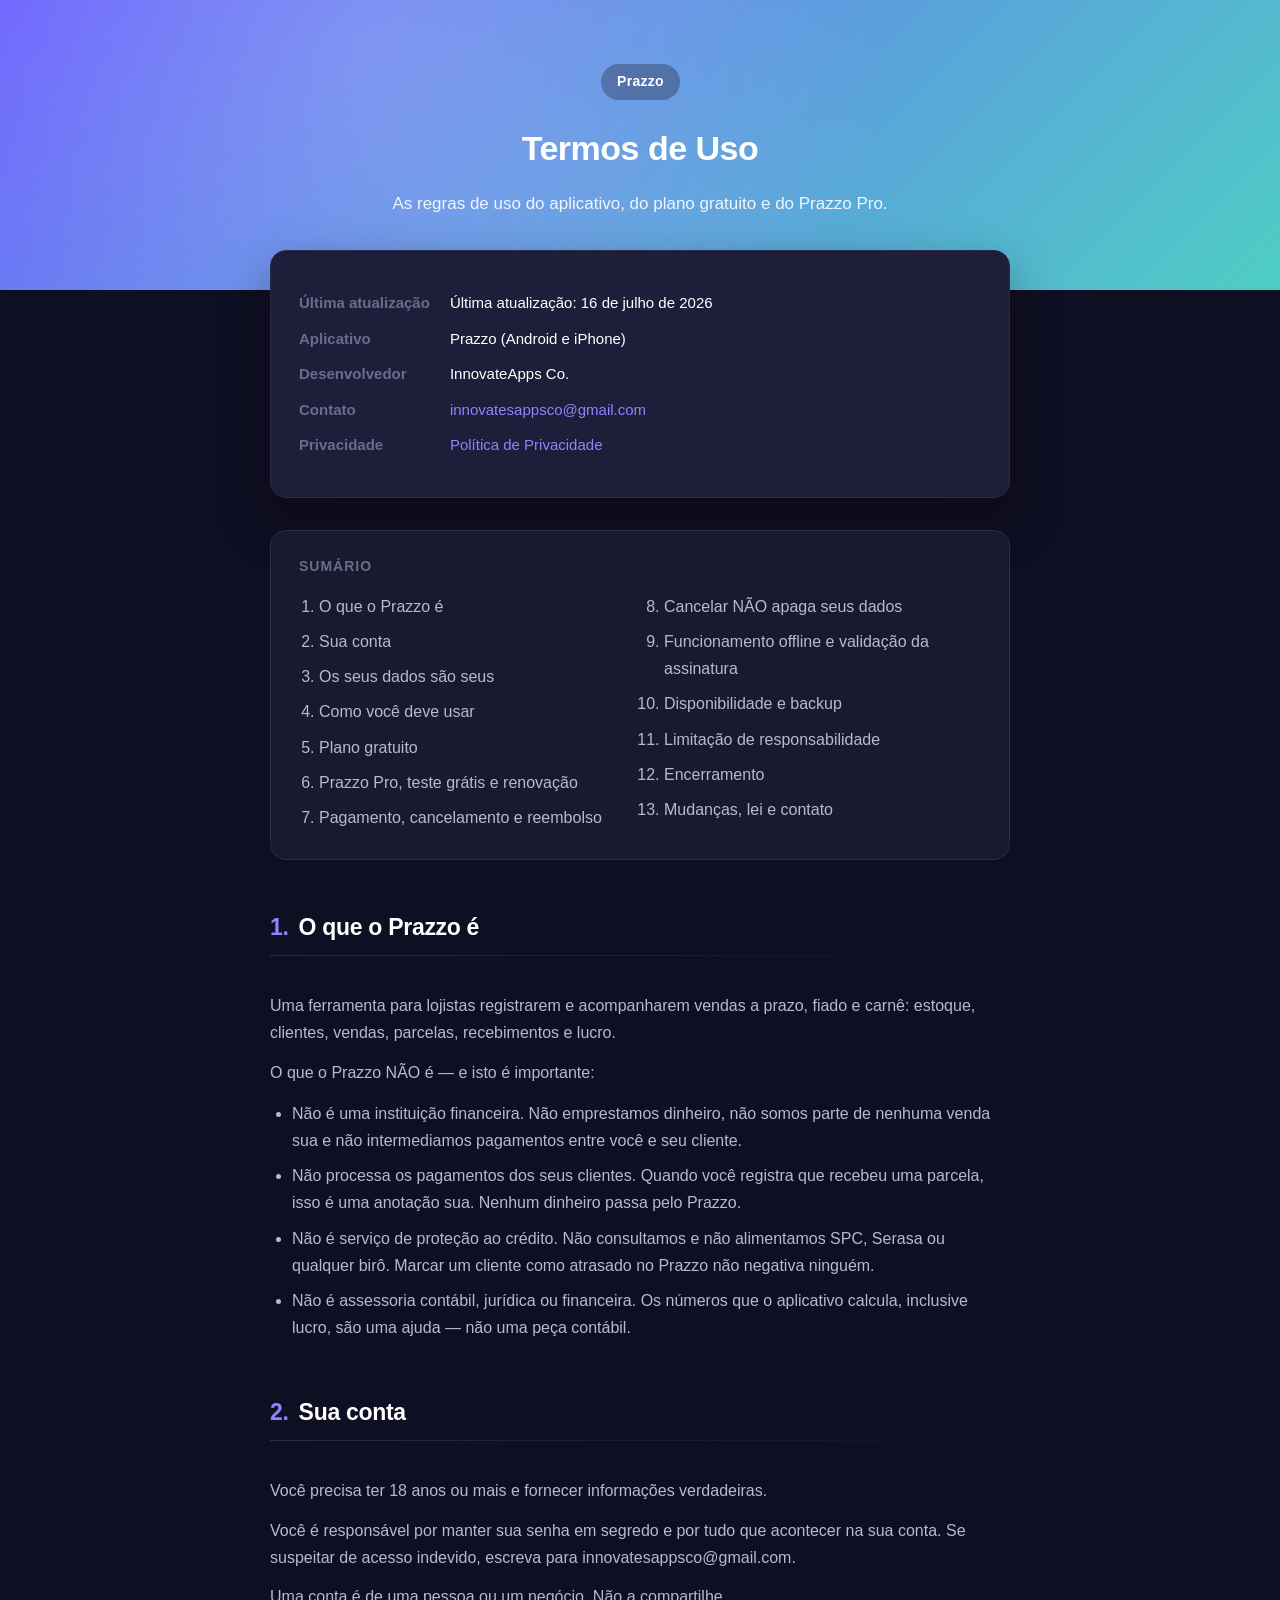
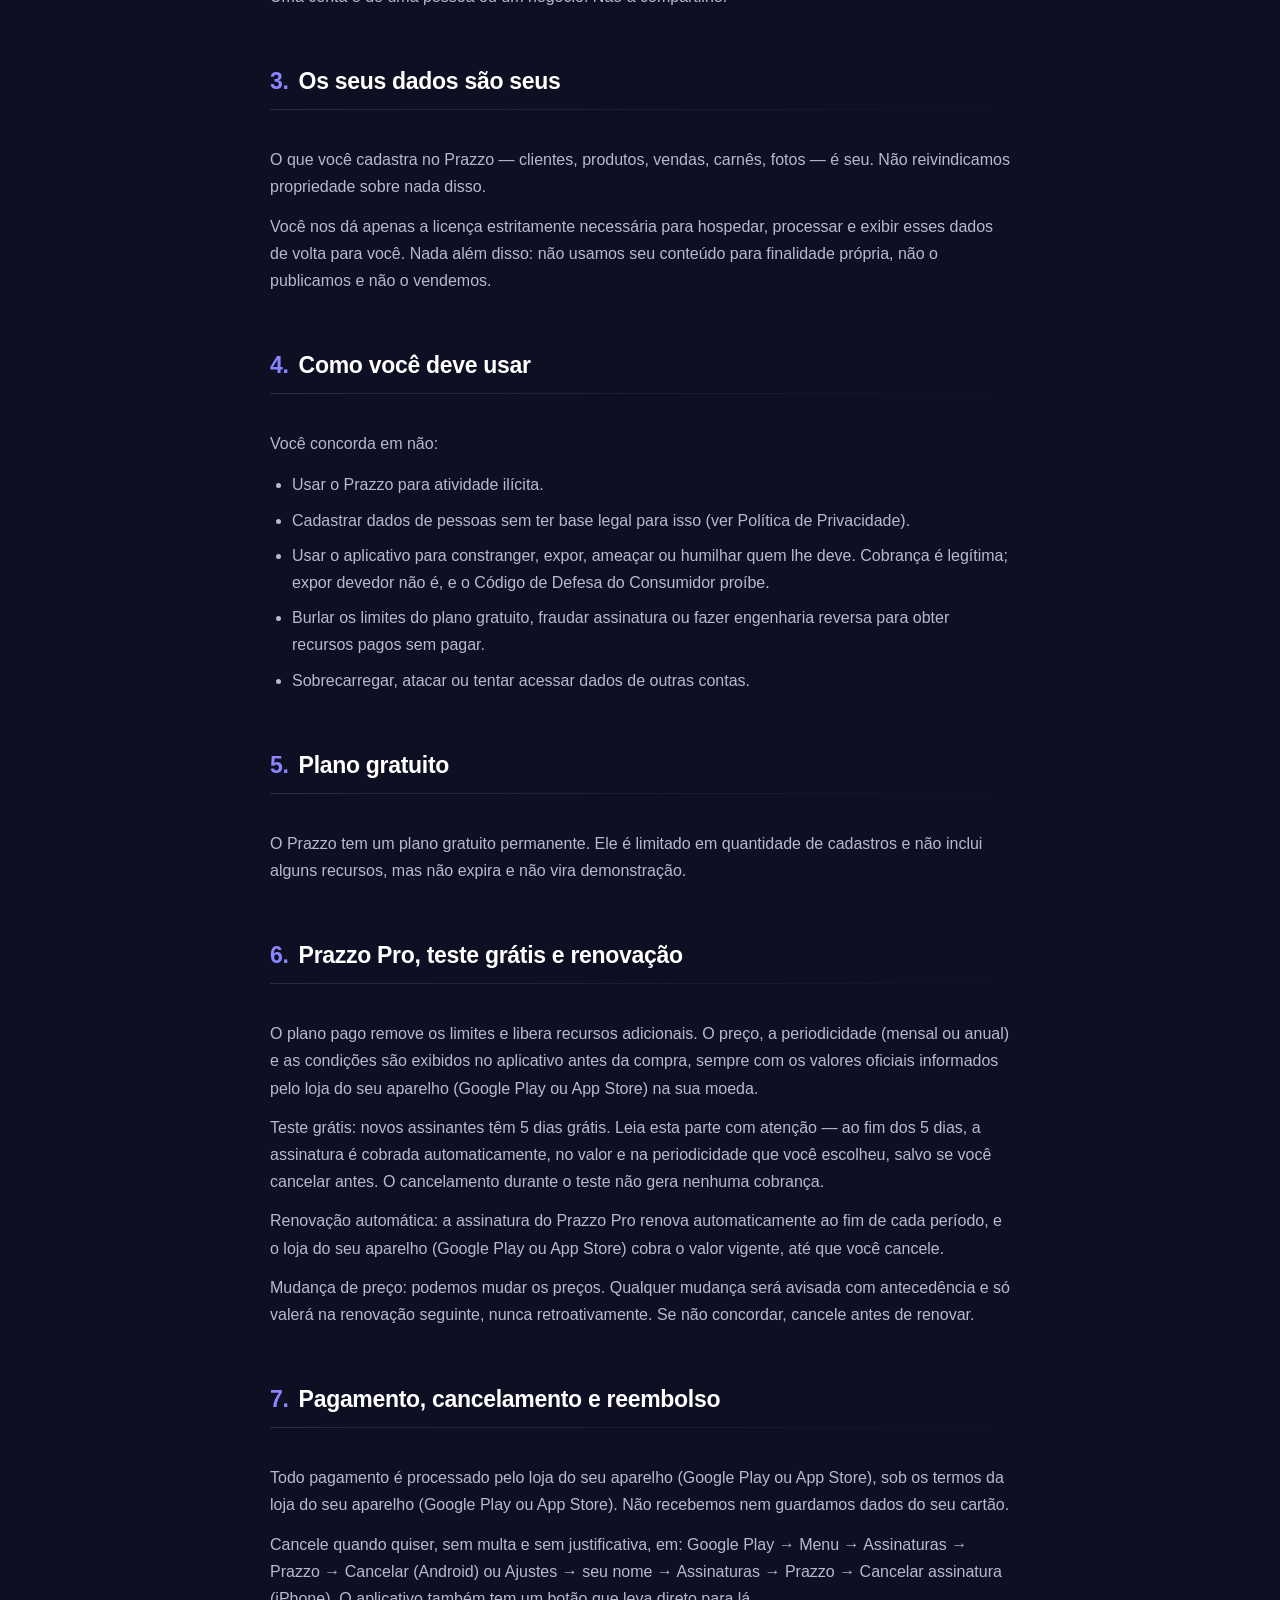
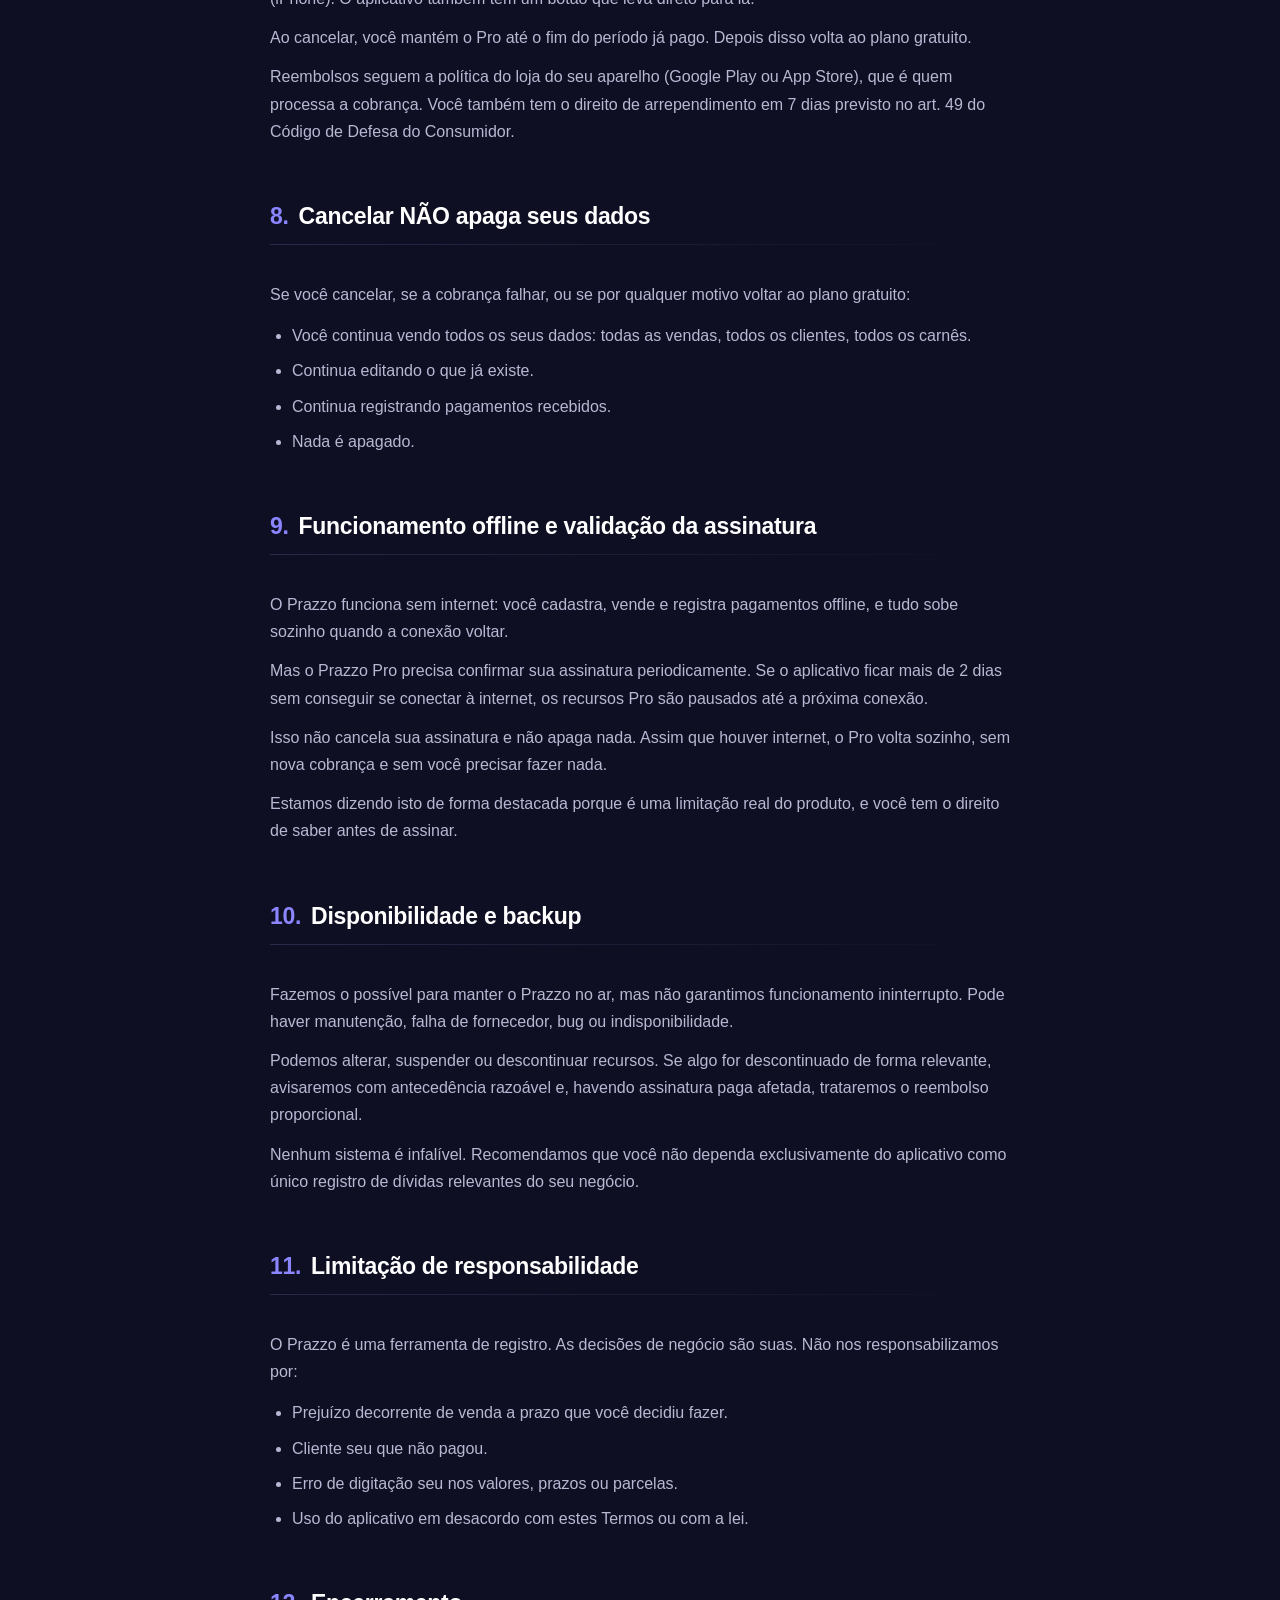
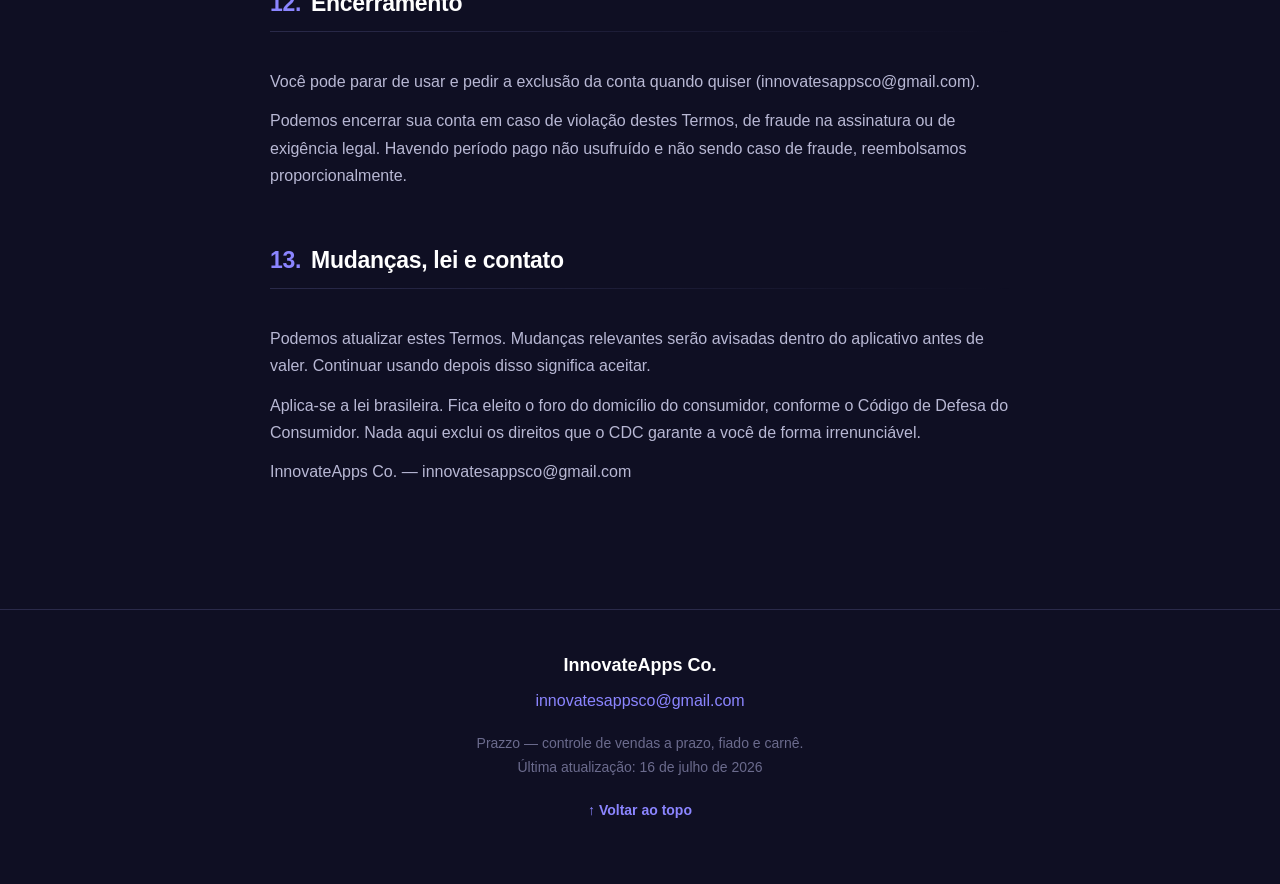
==== termos.html @ b2957e57 "Politica cobre o iPhone e nova pagina de Termos de Uso Privacidade: - login com Google e Apple, incl" ====
<!DOCTYPE html>
<html lang="pt-BR">
<head>
    <meta charset="UTF-8" />
    <meta name="viewport" content="width=device-width, initial-scale=1.0" />
    <meta name="robots" content="index, follow" />
    <meta name="description" content="Termos de Uso do aplicativo Prazzo — controle de vendas a prazo, fiado e carnê. Desenvolvido pela InnovateApps Co." />
    <title>Termos de Uso — Prazzo</title>
    <link rel="stylesheet" href="styles.css" />
</head>
<body>
    <header class="hero" id="top">
        <span class="hero-badge">Prazzo</span>
        <h1>Termos de Uso</h1>
        <p>As regras de uso do aplicativo, do plano gratuito e do Prazzo Pro.</p>
    </header>

    <main class="container">
        <div class="meta-card">
            <dl class="meta-grid">
                <dt>Última atualização</dt>
                <dd>Última atualização: 16 de julho de 2026</dd>
                <dt>Aplicativo</dt>
                <dd>Prazzo (Android e iPhone)</dd>
                <dt>Desenvolvedor</dt>
                <dd>InnovateApps Co.</dd>
                <dt>Contato</dt>
                <dd><a href="mailto:innovatesappsco@gmail.com">innovatesappsco@gmail.com</a></dd>
                <dt>Privacidade</dt>
                <dd><a href="index.html">Política de Privacidade</a></dd>
            </dl>
        </div>

        <nav class="toc" aria-label="Sumário">
            <h2>Sumário</h2>
            <ol>
                <li><a href="#s1">O que o Prazzo é</a></li>
                <li><a href="#s2">Sua conta</a></li>
                <li><a href="#s3">Os seus dados são seus</a></li>
                <li><a href="#s4">Como você deve usar</a></li>
                <li><a href="#s5">Plano gratuito</a></li>
                <li><a href="#s6">Prazzo Pro, teste grátis e renovação</a></li>
                <li><a href="#s7">Pagamento, cancelamento e reembolso</a></li>
                <li><a href="#s8">Cancelar NÃO apaga seus dados</a></li>
                <li><a href="#s9">Funcionamento offline e validação da assinatura</a></li>
                <li><a href="#s10">Disponibilidade e backup</a></li>
                <li><a href="#s11">Limitação de responsabilidade</a></li>
                <li><a href="#s12">Encerramento</a></li>
                <li><a href="#s13">Mudanças, lei e contato</a></li>
            </ol>
        </nav>

        <section id="s1">
            <h2 class="section-title"><span class="num">1.</span>O que o Prazzo é</h2>
            <hr class="section-divider" />
            <p>Uma ferramenta para lojistas registrarem e acompanharem vendas a prazo, fiado e carnê: estoque, clientes, vendas, parcelas, recebimentos e lucro.</p>
            <p>O que o Prazzo NÃO é — e isto é importante:</p>
            <ul class="clean">
                <li>Não é uma instituição financeira. Não emprestamos dinheiro, não somos parte de nenhuma venda sua e não intermediamos pagamentos entre você e seu cliente.</li>
                <li>Não processa os pagamentos dos seus clientes. Quando você registra que recebeu uma parcela, isso é uma anotação sua. Nenhum dinheiro passa pelo Prazzo.</li>
                <li>Não é serviço de proteção ao crédito. Não consultamos e não alimentamos SPC, Serasa ou qualquer birô. Marcar um cliente como atrasado no Prazzo não negativa ninguém.</li>
                <li>Não é assessoria contábil, jurídica ou financeira. Os números que o aplicativo calcula, inclusive lucro, são uma ajuda — não uma peça contábil.</li>
            </ul>
        </section>

        <section id="s2">
            <h2 class="section-title"><span class="num">2.</span>Sua conta</h2>
            <hr class="section-divider" />
            <p>Você precisa ter 18 anos ou mais e fornecer informações verdadeiras.</p>
            <p>Você é responsável por manter sua senha em segredo e por tudo que acontecer na sua conta. Se suspeitar de acesso indevido, escreva para innovatesappsco@gmail.com.</p>
            <p>Uma conta é de uma pessoa ou um negócio. Não a compartilhe.</p>
        </section>

        <section id="s3">
            <h2 class="section-title"><span class="num">3.</span>Os seus dados são seus</h2>
            <hr class="section-divider" />
            <p>O que você cadastra no Prazzo — clientes, produtos, vendas, carnês, fotos — é seu. Não reivindicamos propriedade sobre nada disso.</p>
            <p>Você nos dá apenas a licença estritamente necessária para hospedar, processar e exibir esses dados de volta para você. Nada além disso: não usamos seu conteúdo para finalidade própria, não o publicamos e não o vendemos.</p>
        </section>

        <section id="s4">
            <h2 class="section-title"><span class="num">4.</span>Como você deve usar</h2>
            <hr class="section-divider" />
            <p>Você concorda em não:</p>
            <ul class="clean">
                <li>Usar o Prazzo para atividade ilícita.</li>
                <li>Cadastrar dados de pessoas sem ter base legal para isso (ver Política de Privacidade).</li>
                <li>Usar o aplicativo para constranger, expor, ameaçar ou humilhar quem lhe deve. Cobrança é legítima; expor devedor não é, e o Código de Defesa do Consumidor proíbe.</li>
                <li>Burlar os limites do plano gratuito, fraudar assinatura ou fazer engenharia reversa para obter recursos pagos sem pagar.</li>
                <li>Sobrecarregar, atacar ou tentar acessar dados de outras contas.</li>
            </ul>
        </section>

        <section id="s5">
            <h2 class="section-title"><span class="num">5.</span>Plano gratuito</h2>
            <hr class="section-divider" />
            <p>O Prazzo tem um plano gratuito permanente. Ele é limitado em quantidade de cadastros e não inclui alguns recursos, mas não expira e não vira demonstração.</p>
        </section>

        <section id="s6">
            <h2 class="section-title"><span class="num">6.</span>Prazzo Pro, teste grátis e renovação</h2>
            <hr class="section-divider" />
            <p>O plano pago remove os limites e libera recursos adicionais. O preço, a periodicidade (mensal ou anual) e as condições são exibidos no aplicativo antes da compra, sempre com os valores oficiais informados pelo loja do seu aparelho (Google Play ou App Store) na sua moeda.</p>
            <p>Teste grátis: novos assinantes têm 5 dias grátis. Leia esta parte com atenção — ao fim dos 5 dias, a assinatura é cobrada automaticamente, no valor e na periodicidade que você escolheu, salvo se você cancelar antes. O cancelamento durante o teste não gera nenhuma cobrança.</p>
            <p>Renovação automática: a assinatura do Prazzo Pro renova automaticamente ao fim de cada período, e o loja do seu aparelho (Google Play ou App Store) cobra o valor vigente, até que você cancele.</p>
            <p>Mudança de preço: podemos mudar os preços. Qualquer mudança será avisada com antecedência e só valerá na renovação seguinte, nunca retroativamente. Se não concordar, cancele antes de renovar.</p>
        </section>

        <section id="s7">
            <h2 class="section-title"><span class="num">7.</span>Pagamento, cancelamento e reembolso</h2>
            <hr class="section-divider" />
            <p>Todo pagamento é processado pelo loja do seu aparelho (Google Play ou App Store), sob os termos da loja do seu aparelho (Google Play ou App Store). Não recebemos nem guardamos dados do seu cartão.</p>
            <p>Cancele quando quiser, sem multa e sem justificativa, em: Google Play → Menu → Assinaturas → Prazzo → Cancelar (Android) ou Ajustes → seu nome → Assinaturas → Prazzo → Cancelar assinatura (iPhone). O aplicativo também tem um botão que leva direto para lá.</p>
            <p>Ao cancelar, você mantém o Pro até o fim do período já pago. Depois disso volta ao plano gratuito.</p>
            <p>Reembolsos seguem a política do loja do seu aparelho (Google Play ou App Store), que é quem processa a cobrança. Você também tem o direito de arrependimento em 7 dias previsto no art. 49 do Código de Defesa do Consumidor.</p>
        </section>

        <section id="s8">
            <h2 class="section-title"><span class="num">8.</span>Cancelar NÃO apaga seus dados</h2>
            <hr class="section-divider" />
            <p>Se você cancelar, se a cobrança falhar, ou se por qualquer motivo voltar ao plano gratuito:</p>
            <ul class="clean">
                <li>Você continua vendo todos os seus dados: todas as vendas, todos os clientes, todos os carnês.</li>
                <li>Continua editando o que já existe.</li>
                <li>Continua registrando pagamentos recebidos.</li>
                <li>Nada é apagado.</li>
            </ul>
        </section>

        <section id="s9">
            <h2 class="section-title"><span class="num">9.</span>Funcionamento offline e validação da assinatura</h2>
            <hr class="section-divider" />
            <p>O Prazzo funciona sem internet: você cadastra, vende e registra pagamentos offline, e tudo sobe sozinho quando a conexão voltar.</p>
            <p>Mas o Prazzo Pro precisa confirmar sua assinatura periodicamente. Se o aplicativo ficar mais de 2 dias sem conseguir se conectar à internet, os recursos Pro são pausados até a próxima conexão.</p>
            <p>Isso não cancela sua assinatura e não apaga nada. Assim que houver internet, o Pro volta sozinho, sem nova cobrança e sem você precisar fazer nada.</p>
            <p>Estamos dizendo isto de forma destacada porque é uma limitação real do produto, e você tem o direito de saber antes de assinar.</p>
        </section>

        <section id="s10">
            <h2 class="section-title"><span class="num">10.</span>Disponibilidade e backup</h2>
            <hr class="section-divider" />
            <p>Fazemos o possível para manter o Prazzo no ar, mas não garantimos funcionamento ininterrupto. Pode haver manutenção, falha de fornecedor, bug ou indisponibilidade.</p>
            <p>Podemos alterar, suspender ou descontinuar recursos. Se algo for descontinuado de forma relevante, avisaremos com antecedência razoável e, havendo assinatura paga afetada, trataremos o reembolso proporcional.</p>
            <p>Nenhum sistema é infalível. Recomendamos que você não dependa exclusivamente do aplicativo como único registro de dívidas relevantes do seu negócio.</p>
        </section>

        <section id="s11">
            <h2 class="section-title"><span class="num">11.</span>Limitação de responsabilidade</h2>
            <hr class="section-divider" />
            <p>O Prazzo é uma ferramenta de registro. As decisões de negócio são suas. Não nos responsabilizamos por:</p>
            <ul class="clean">
                <li>Prejuízo decorrente de venda a prazo que você decidiu fazer.</li>
                <li>Cliente seu que não pagou.</li>
                <li>Erro de digitação seu nos valores, prazos ou parcelas.</li>
                <li>Uso do aplicativo em desacordo com estes Termos ou com a lei.</li>
            </ul>
        </section>

        <section id="s12">
            <h2 class="section-title"><span class="num">12.</span>Encerramento</h2>
            <hr class="section-divider" />
            <p>Você pode parar de usar e pedir a exclusão da conta quando quiser (innovatesappsco@gmail.com).</p>
            <p>Podemos encerrar sua conta em caso de violação destes Termos, de fraude na assinatura ou de exigência legal. Havendo período pago não usufruído e não sendo caso de fraude, reembolsamos proporcionalmente.</p>
        </section>

        <section id="s13">
            <h2 class="section-title"><span class="num">13.</span>Mudanças, lei e contato</h2>
            <hr class="section-divider" />
            <p>Podemos atualizar estes Termos. Mudanças relevantes serão avisadas dentro do aplicativo antes de valer. Continuar usando depois disso significa aceitar.</p>
            <p>Aplica-se a lei brasileira. Fica eleito o foro do domicílio do consumidor, conforme o Código de Defesa do Consumidor. Nada aqui exclui os direitos que o CDC garante a você de forma irrenunciável.</p>
            <p>InnovateApps Co. — innovatesappsco@gmail.com</p>
        </section>
    </main>

    <footer>
        <div class="footer-inner">
            <div class="footer-company">InnovateApps Co.</div>
            <div><a href="mailto:innovatesappsco@gmail.com">innovatesappsco@gmail.com</a></div>
            <p class="footer-muted">Prazzo — controle de vendas a prazo, fiado e carnê.<br />Última atualização: 16 de julho de 2026</p>
            <a class="back-top" href="#top">↑ Voltar ao topo</a>
        </div>
    </footer>
</body>
</html>
---- styles.css ----
/*
 * Política de Privacidade — Prazzo
 * Visual baseado no tema escuro do app (src/theme/colors.ts).
 */

:root {
    --primary: #6c63ff;
    --primary-dark: #5a52d5;
    --primary-light: #8b85ff;
    --gradient-start: #6c63ff;
    --gradient-end: #4ecdc4;

    --bg: #0f0f23;
    --bg-secondary: #1a1a2e;
    --surface: #1e1e3a;
    --surface-light: #2a2a4a;

    --text-primary: #ffffff;
    --text-secondary: #b8b8d4;
    --text-muted: #6b6b8d;

    --success: #4ecdc4;
    --error: #ff6b6b;
    --warning: #ffe66d;

    --border: #2a2a4a;
    --border-light: #3a3a5a;

    --radius: 16px;
    --radius-sm: 10px;
    --maxw: 780px;
}

* {
    box-sizing: border-box;
}

html {
    scroll-behavior: smooth;
}

body {
    margin: 0;
    background: var(--bg);
    color: var(--text-secondary);
    font-family: -apple-system, BlinkMacSystemFont, 'Segoe UI', Roboto, 'Helvetica Neue',
        Arial, sans-serif;
    font-size: 16px;
    line-height: 1.7;
    -webkit-font-smoothing: antialiased;
}

a {
    color: var(--primary-light);
    text-decoration: none;
    word-break: break-word;
}

a:hover {
    text-decoration: underline;
}

/* ── Hero ── */
.hero {
    background: linear-gradient(135deg, var(--gradient-start) 0%, var(--gradient-end) 100%);
    padding: 64px 24px 72px;
    text-align: center;
    position: relative;
    overflow: hidden;
}

.hero::after {
    content: '';
    position: absolute;
    inset: 0;
    background: radial-gradient(circle at 30% 20%, rgba(255, 255, 255, 0.18), transparent 55%);
    pointer-events: none;
}

.hero-badge {
    display: inline-flex;
    align-items: center;
    gap: 8px;
    background: rgba(15, 15, 35, 0.35);
    color: #fff;
    padding: 6px 16px;
    border-radius: 999px;
    font-size: 14px;
    font-weight: 600;
    letter-spacing: 0.3px;
    margin-bottom: 20px;
    backdrop-filter: blur(4px);
}

.hero h1 {
    margin: 0;
    color: #fff;
    font-size: 34px;
    font-weight: 800;
    letter-spacing: -0.5px;
}

.hero p {
    margin: 12px 0 0;
    color: rgba(255, 255, 255, 0.9);
    font-size: 17px;
}

/* ── Container ── */
.container {
    max-width: var(--maxw);
    margin: -40px auto 0;
    padding: 0 20px 80px;
    position: relative;
    z-index: 1;
}

/* ── Cartão de metadados ── */
.meta-card {
    background: var(--surface);
    border: 1px solid var(--border);
    border-radius: var(--radius);
    padding: 24px 28px;
    margin-bottom: 32px;
    box-shadow: 0 20px 50px rgba(0, 0, 0, 0.35);
}

.meta-grid {
    display: grid;
    grid-template-columns: auto 1fr;
    gap: 10px 20px;
    font-size: 15px;
}

.meta-grid dt {
    color: var(--text-muted);
    font-weight: 600;
}

.meta-grid dd {
    margin: 0;
    color: var(--text-primary);
}

/* ── Sumário ── */
.toc {
    background: var(--bg-secondary);
    border: 1px solid var(--border);
    border-radius: var(--radius);
    padding: 24px 28px;
    margin-bottom: 40px;
}

.toc h2 {
    margin: 0 0 14px;
    font-size: 14px;
    text-transform: uppercase;
    letter-spacing: 1px;
    color: var(--text-muted);
}

.toc ol {
    margin: 0;
    padding-left: 20px;
    columns: 2;
    column-gap: 28px;
}

.toc li {
    margin-bottom: 8px;
    break-inside: avoid;
}

.toc a {
    color: var(--text-secondary);
}

.toc a:hover {
    color: var(--primary-light);
}

/* ── Seções ── */
section {
    margin-bottom: 44px;
    scroll-margin-top: 24px;
}

h2.section-title {
    color: var(--text-primary);
    font-size: 23px;
    font-weight: 700;
    margin: 0 0 8px;
    padding-top: 8px;
    letter-spacing: -0.3px;
}

h2.section-title .num {
    color: var(--primary-light);
    margin-right: 10px;
}

h3 {
    color: var(--text-primary);
    font-size: 18px;
    font-weight: 600;
    margin: 28px 0 8px;
}

p {
    margin: 12px 0;
}

strong {
    color: var(--text-primary);
    font-weight: 600;
}

.section-divider {
    height: 1px;
    background: linear-gradient(90deg, var(--border), transparent);
    border: 0;
    margin: 0 0 36px;
}

/* ── Tabelas ── */
.table-wrap {
    overflow-x: auto;
    margin: 18px 0;
    border-radius: var(--radius-sm);
    border: 1px solid var(--border);
}

table {
    width: 100%;
    border-collapse: collapse;
    font-size: 14.5px;
    min-width: 460px;
}

thead th {
    background: var(--surface-light);
    color: var(--text-primary);
    text-align: left;
    padding: 12px 16px;
    font-weight: 600;
}

tbody td {
    padding: 12px 16px;
    border-top: 1px solid var(--border);
    vertical-align: top;
}

tbody tr:nth-child(even) {
    background: rgba(255, 255, 255, 0.02);
}

/* ── Callouts ── */
.callout {
    border-radius: var(--radius-sm);
    padding: 16px 20px;
    margin: 20px 0;
    border-left: 4px solid var(--primary);
    background: rgba(108, 99, 255, 0.08);
}

.callout.warn {
    border-left-color: var(--warning);
    background: rgba(255, 230, 109, 0.08);
}

.callout.info {
    border-left-color: var(--success);
    background: rgba(78, 205, 196, 0.08);
}

.callout p:first-child {
    margin-top: 0;
}

.callout p:last-child {
    margin-bottom: 0;
}

/* ── Lista "não coletamos" ── */
.no-list {
    list-style: none;
    padding: 0;
    margin: 18px 0;
    display: grid;
    gap: 10px;
}

.no-list li {
    background: var(--surface);
    border: 1px solid var(--border);
    border-radius: var(--radius-sm);
    padding: 14px 16px 14px 48px;
    position: relative;
}

.no-list li::before {
    content: '✕';
    position: absolute;
    left: 14px;
    top: 50%;
    transform: translateY(-50%);
    width: 22px;
    height: 22px;
    border-radius: 50%;
    background: rgba(255, 107, 107, 0.15);
    color: var(--error);
    font-size: 13px;
    font-weight: 700;
    display: flex;
    align-items: center;
    justify-content: center;
}

/* ── Lista de direitos / obrigações ── */
ul.clean,
ol.clean {
    margin: 14px 0;
    padding-left: 22px;
}

ul.clean li,
ol.clean li {
    margin-bottom: 8px;
}

/* ── Rodapé ── */
footer {
    border-top: 1px solid var(--border);
    padding: 40px 20px 60px;
    text-align: center;
}

.footer-inner {
    max-width: var(--maxw);
    margin: 0 auto;
}

.footer-company {
    color: var(--text-primary);
    font-weight: 700;
    font-size: 18px;
    margin-bottom: 6px;
}

.footer-muted {
    color: var(--text-muted);
    font-size: 14px;
    margin-top: 18px;
}

.back-top {
    display: inline-block;
    margin-top: 8px;
    color: var(--primary-light);
    font-size: 14px;
    font-weight: 600;
}

/* ── Responsivo ── */
@media (max-width: 620px) {
    .hero {
        padding: 48px 20px 60px;
    }

    .hero h1 {
        font-size: 27px;
    }

    .toc ol {
        columns: 1;
    }

    .meta-grid {
        grid-template-columns: 1fr;
        gap: 4px;
    }

    .meta-grid dd {
        margin-bottom: 10px;
    }

    h2.section-title {
        font-size: 20px;
    }
}
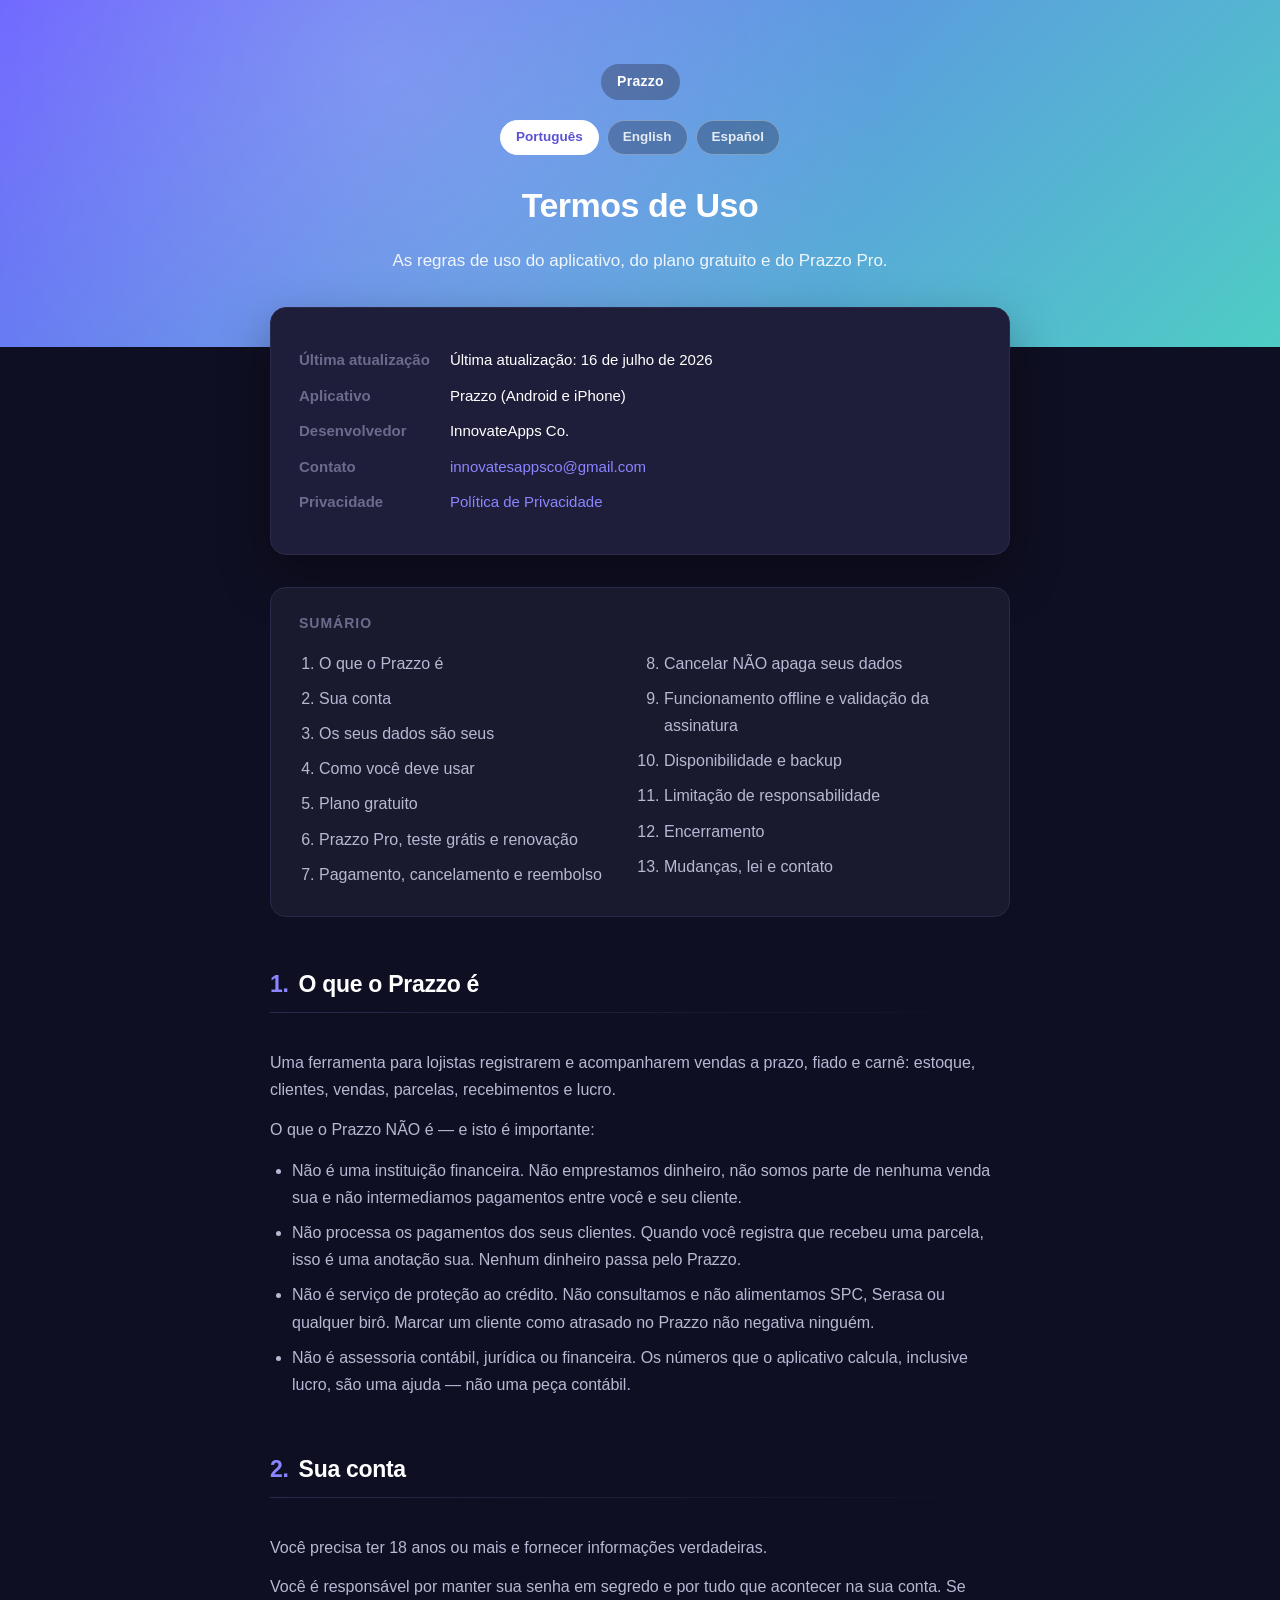
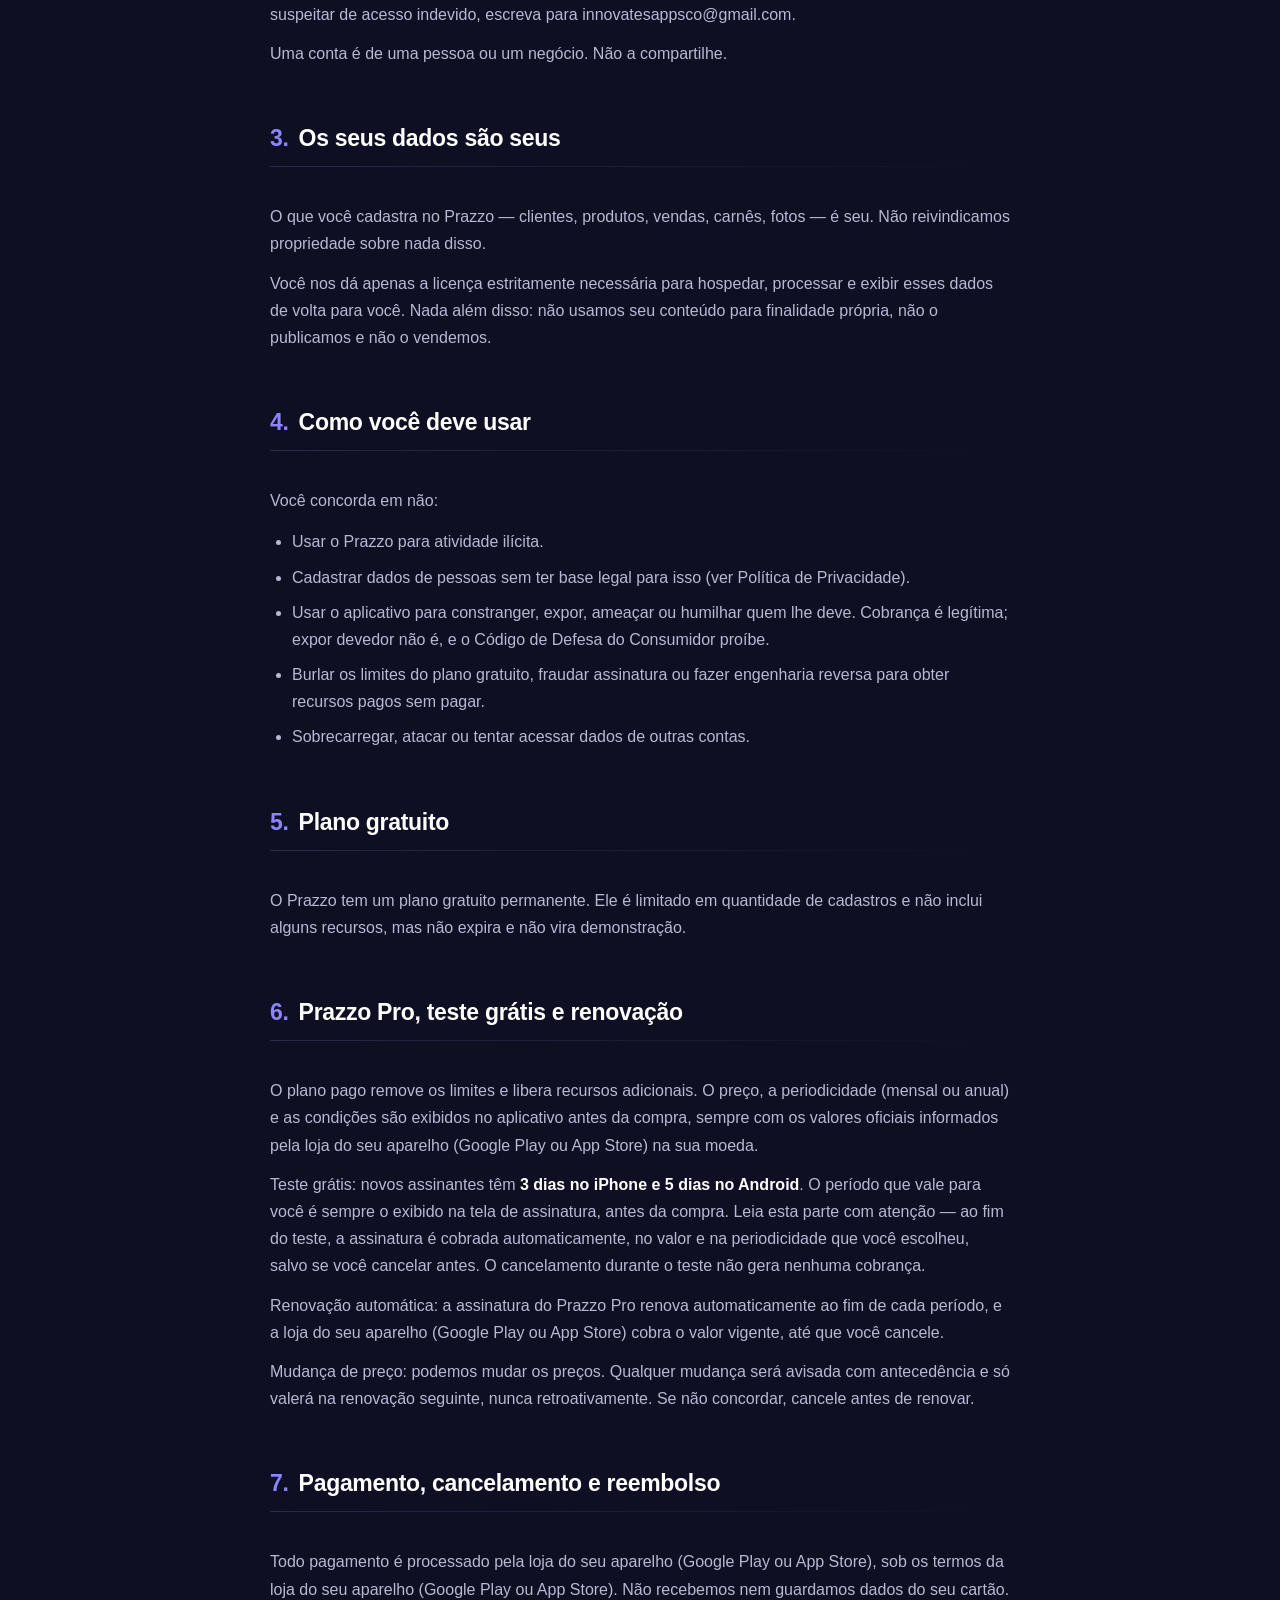
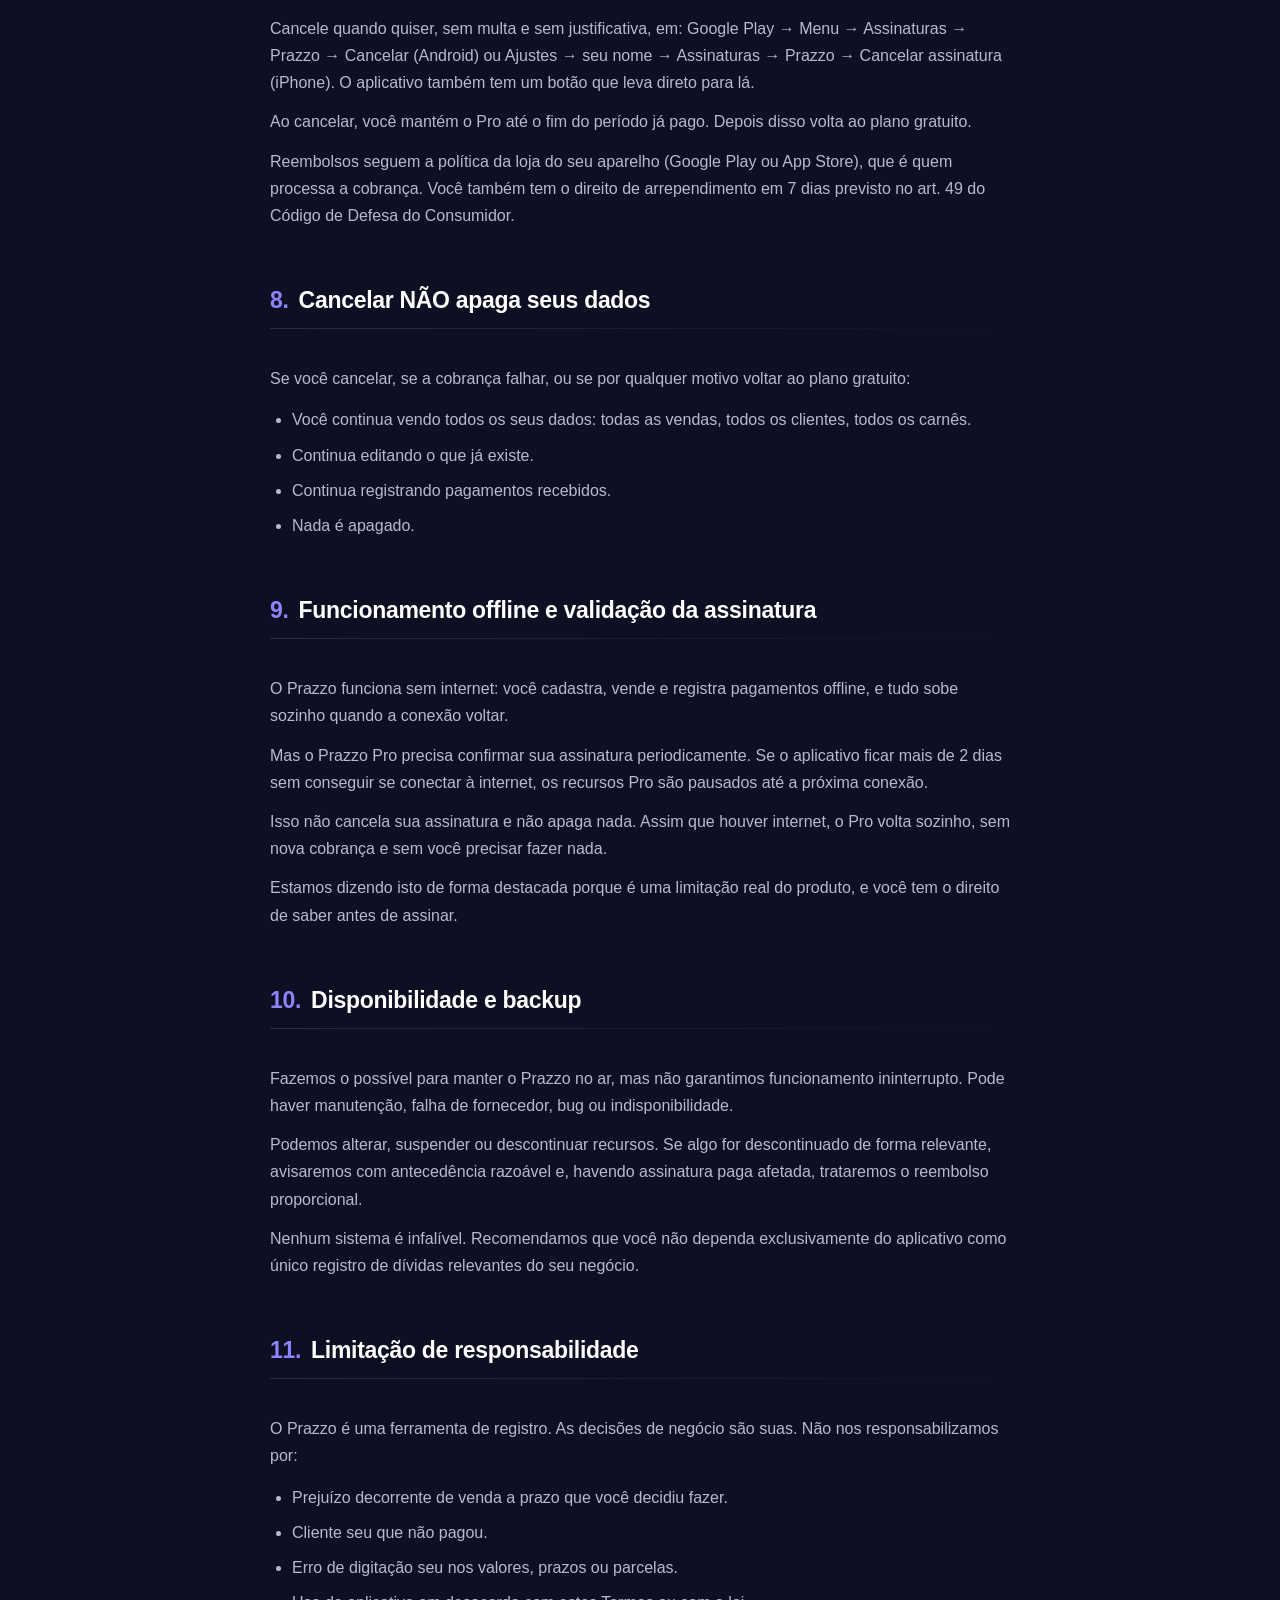
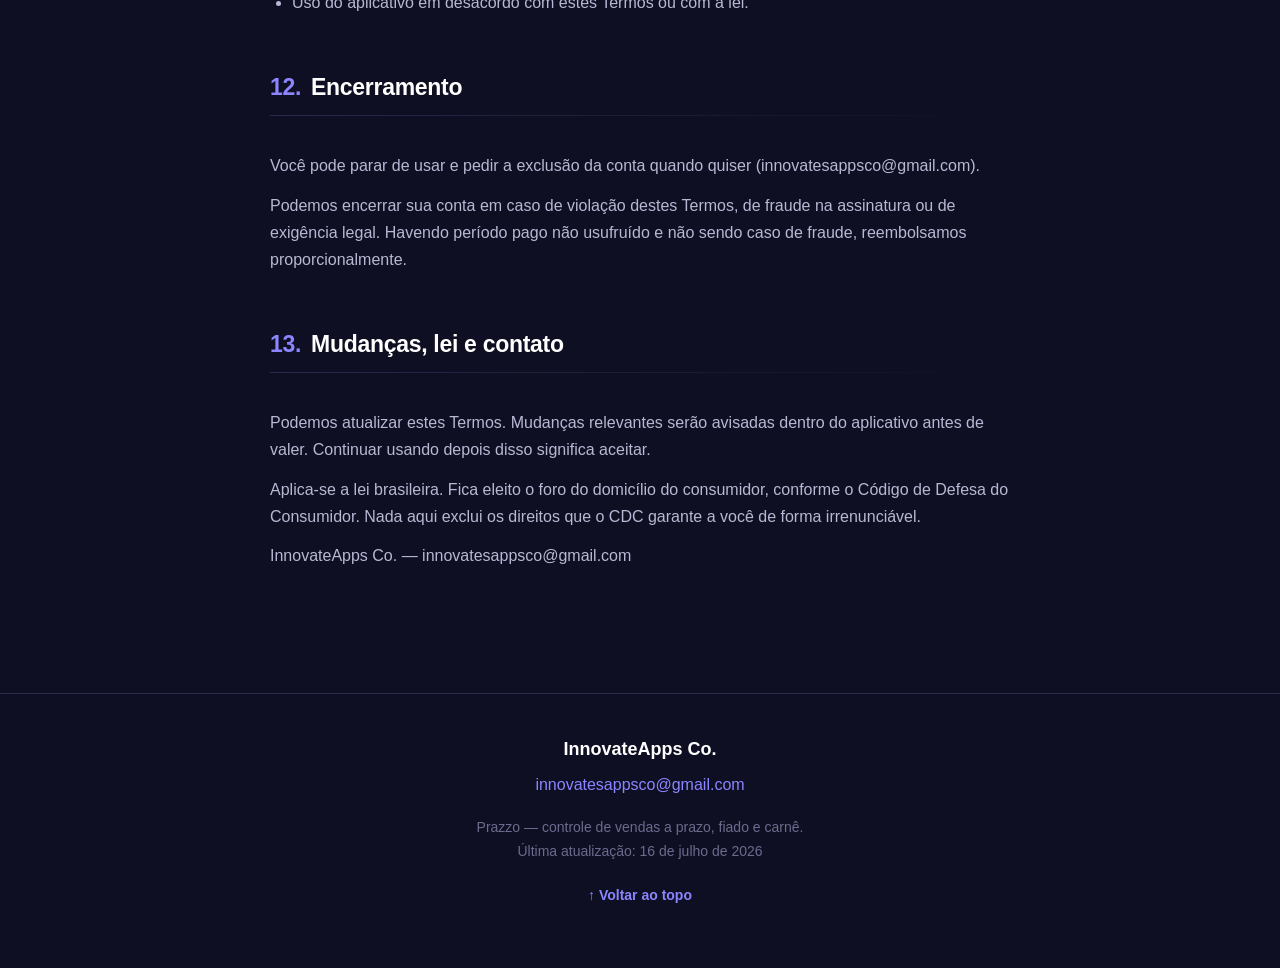
==== commit af0eba2a: "Politica e Termos em ingles e espanhol, com seletor de idioma A App Store exige URL de politica por " ====
--- a/termos.html
+++ b/termos.html
@@ -7,10 +7,19 @@
     <meta name="description" content="Termos de Uso do aplicativo Prazzo — controle de vendas a prazo, fiado e carnê. Desenvolvido pela InnovateApps Co." />
     <title>Termos de Uso — Prazzo</title>
     <link rel="stylesheet" href="styles.css" />
+    <link rel="alternate" hreflang="pt-BR" href="termos.html" />
+    <link rel="alternate" hreflang="en" href="termos-en.html" />
+    <link rel="alternate" hreflang="es" href="termos-es.html" />
+    <link rel="alternate" hreflang="x-default" href="termos.html" />
 </head>
 <body>
     <header class="hero" id="top">
         <span class="hero-badge">Prazzo</span>
+        <nav class="lang-switch" aria-label="Idioma / Language / Idioma">
+            <a href="termos.html" hreflang="pt-BR" aria-current="page">Português</a>
+            <a href="termos-en.html" hreflang="en">English</a>
+            <a href="termos-es.html" hreflang="es">Español</a>
+        </nav>
         <h1>Termos de Uso</h1>
         <p>As regras de uso do aplicativo, do plano gratuito e do Prazzo Pro.</p>
     </header>
@@ -100,19 +109,19 @@
         <section id="s6">
             <h2 class="section-title"><span class="num">6.</span>Prazzo Pro, teste grátis e renovação</h2>
             <hr class="section-divider" />
-            <p>O plano pago remove os limites e libera recursos adicionais. O preço, a periodicidade (mensal ou anual) e as condições são exibidos no aplicativo antes da compra, sempre com os valores oficiais informados pelo loja do seu aparelho (Google Play ou App Store) na sua moeda.</p>
-            <p>Teste grátis: novos assinantes têm 5 dias grátis. Leia esta parte com atenção — ao fim dos 5 dias, a assinatura é cobrada automaticamente, no valor e na periodicidade que você escolheu, salvo se você cancelar antes. O cancelamento durante o teste não gera nenhuma cobrança.</p>
-            <p>Renovação automática: a assinatura do Prazzo Pro renova automaticamente ao fim de cada período, e o loja do seu aparelho (Google Play ou App Store) cobra o valor vigente, até que você cancele.</p>
+            <p>O plano pago remove os limites e libera recursos adicionais. O preço, a periodicidade (mensal ou anual) e as condições são exibidos no aplicativo antes da compra, sempre com os valores oficiais informados pela loja do seu aparelho (Google Play ou App Store) na sua moeda.</p>
+            <p>Teste grátis: novos assinantes têm <strong>3 dias no iPhone e 5 dias no Android</strong>. O período que vale para você é sempre o exibido na tela de assinatura, antes da compra. Leia esta parte com atenção — ao fim do teste, a assinatura é cobrada automaticamente, no valor e na periodicidade que você escolheu, salvo se você cancelar antes. O cancelamento durante o teste não gera nenhuma cobrança.</p>
+            <p>Renovação automática: a assinatura do Prazzo Pro renova automaticamente ao fim de cada período, e a loja do seu aparelho (Google Play ou App Store) cobra o valor vigente, até que você cancele.</p>
             <p>Mudança de preço: podemos mudar os preços. Qualquer mudança será avisada com antecedência e só valerá na renovação seguinte, nunca retroativamente. Se não concordar, cancele antes de renovar.</p>
         </section>
 
         <section id="s7">
             <h2 class="section-title"><span class="num">7.</span>Pagamento, cancelamento e reembolso</h2>
             <hr class="section-divider" />
-            <p>Todo pagamento é processado pelo loja do seu aparelho (Google Play ou App Store), sob os termos da loja do seu aparelho (Google Play ou App Store). Não recebemos nem guardamos dados do seu cartão.</p>
+            <p>Todo pagamento é processado pela loja do seu aparelho (Google Play ou App Store), sob os termos da loja do seu aparelho (Google Play ou App Store). Não recebemos nem guardamos dados do seu cartão.</p>
             <p>Cancele quando quiser, sem multa e sem justificativa, em: Google Play → Menu → Assinaturas → Prazzo → Cancelar (Android) ou Ajustes → seu nome → Assinaturas → Prazzo → Cancelar assinatura (iPhone). O aplicativo também tem um botão que leva direto para lá.</p>
             <p>Ao cancelar, você mantém o Pro até o fim do período já pago. Depois disso volta ao plano gratuito.</p>
-            <p>Reembolsos seguem a política do loja do seu aparelho (Google Play ou App Store), que é quem processa a cobrança. Você também tem o direito de arrependimento em 7 dias previsto no art. 49 do Código de Defesa do Consumidor.</p>
+            <p>Reembolsos seguem a política da loja do seu aparelho (Google Play ou App Store), que é quem processa a cobrança. Você também tem o direito de arrependimento em 7 dias previsto no art. 49 do Código de Defesa do Consumidor.</p>
         </section>
 
         <section id="s8">
--- a/styles.css
+++ b/styles.css
@@ -90,6 +90,49 @@
     letter-spacing: 0.3px;
     margin-bottom: 20px;
     backdrop-filter: blur(4px);
+}
+
+/* ── Seletor de idioma ──
+ * Links de verdade, um arquivo por idioma: documento legal precisa de URL
+ * própria por versão (para citar, arquivar e mandar para a loja) e precisa
+ * abrir sem JavaScript. Trocar o texto por script deixaria as três versões
+ * compartilhando um endereço só.
+ *
+ * `z-index` porque o `.hero::after` cobre o cabeçalho inteiro.
+ */
+.lang-switch {
+    position: relative;
+    z-index: 2;
+    display: flex;
+    justify-content: center;
+    flex-wrap: wrap;
+    gap: 8px;
+    margin-bottom: 22px;
+}
+
+.lang-switch a {
+    background: rgba(15, 15, 35, 0.28);
+    color: rgba(255, 255, 255, 0.85);
+    border: 1px solid rgba(255, 255, 255, 0.3);
+    padding: 5px 15px;
+    border-radius: 999px;
+    font-size: 13.5px;
+    font-weight: 600;
+    backdrop-filter: blur(4px);
+}
+
+.lang-switch a:hover {
+    text-decoration: none;
+    background: rgba(15, 15, 35, 0.5);
+    color: #fff;
+}
+
+/* A página atual não é um link para lugar nenhum — fica marcada e sem ação. */
+.lang-switch a[aria-current='page'] {
+    background: #fff;
+    color: var(--primary-dark);
+    border-color: #fff;
+    cursor: default;
 }
 
 .hero h1 {
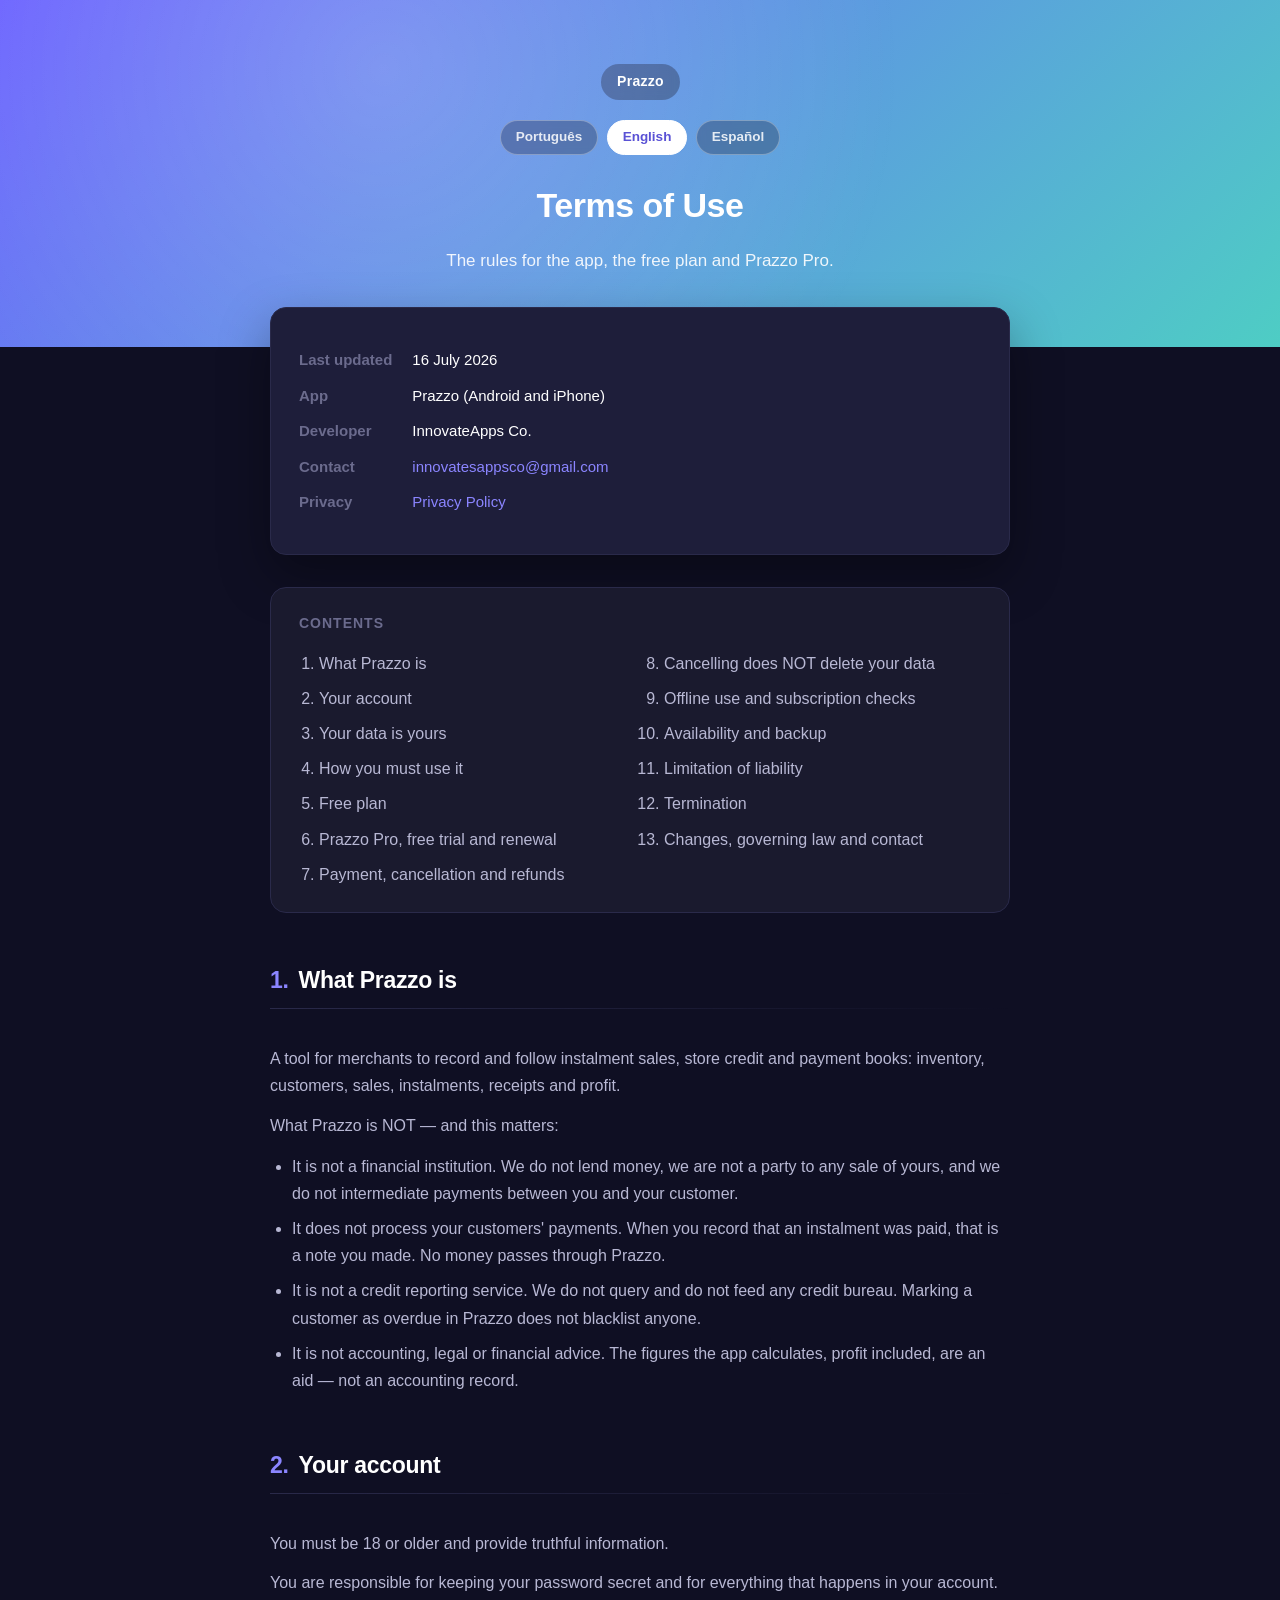
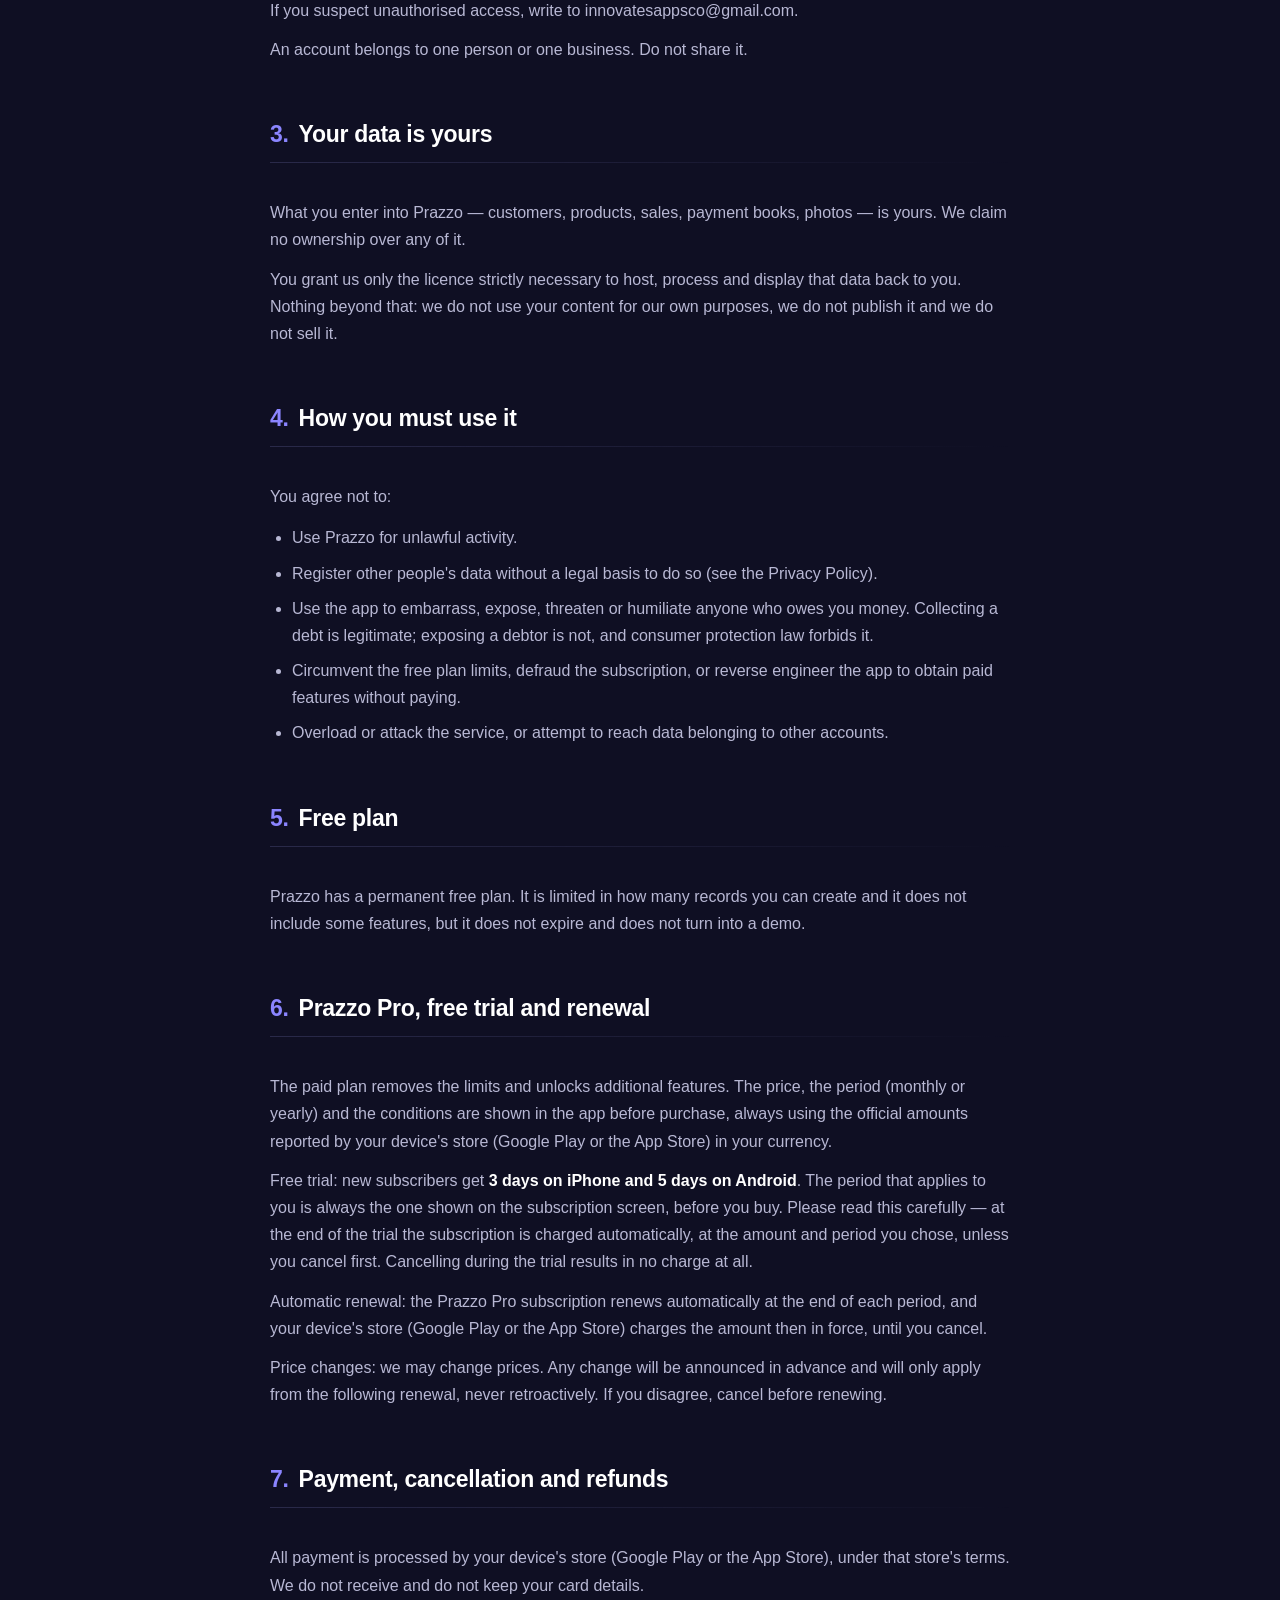
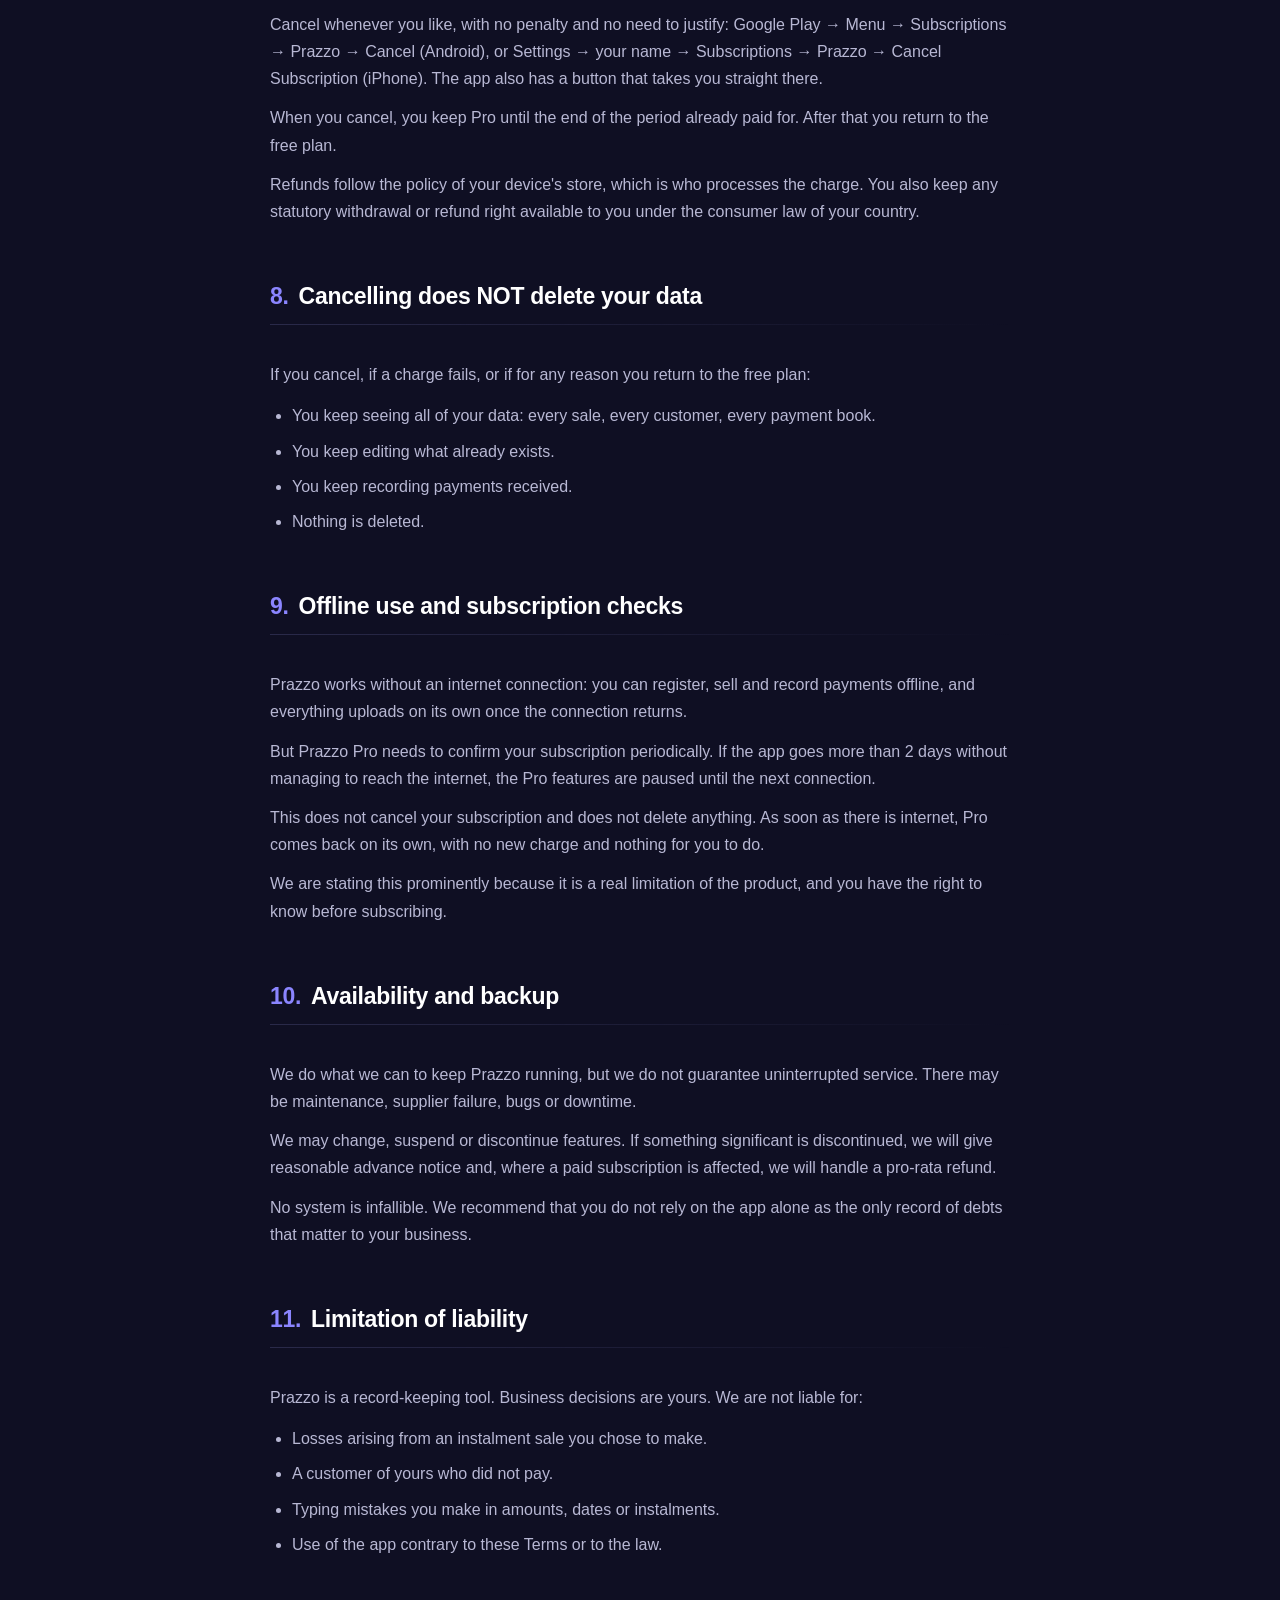
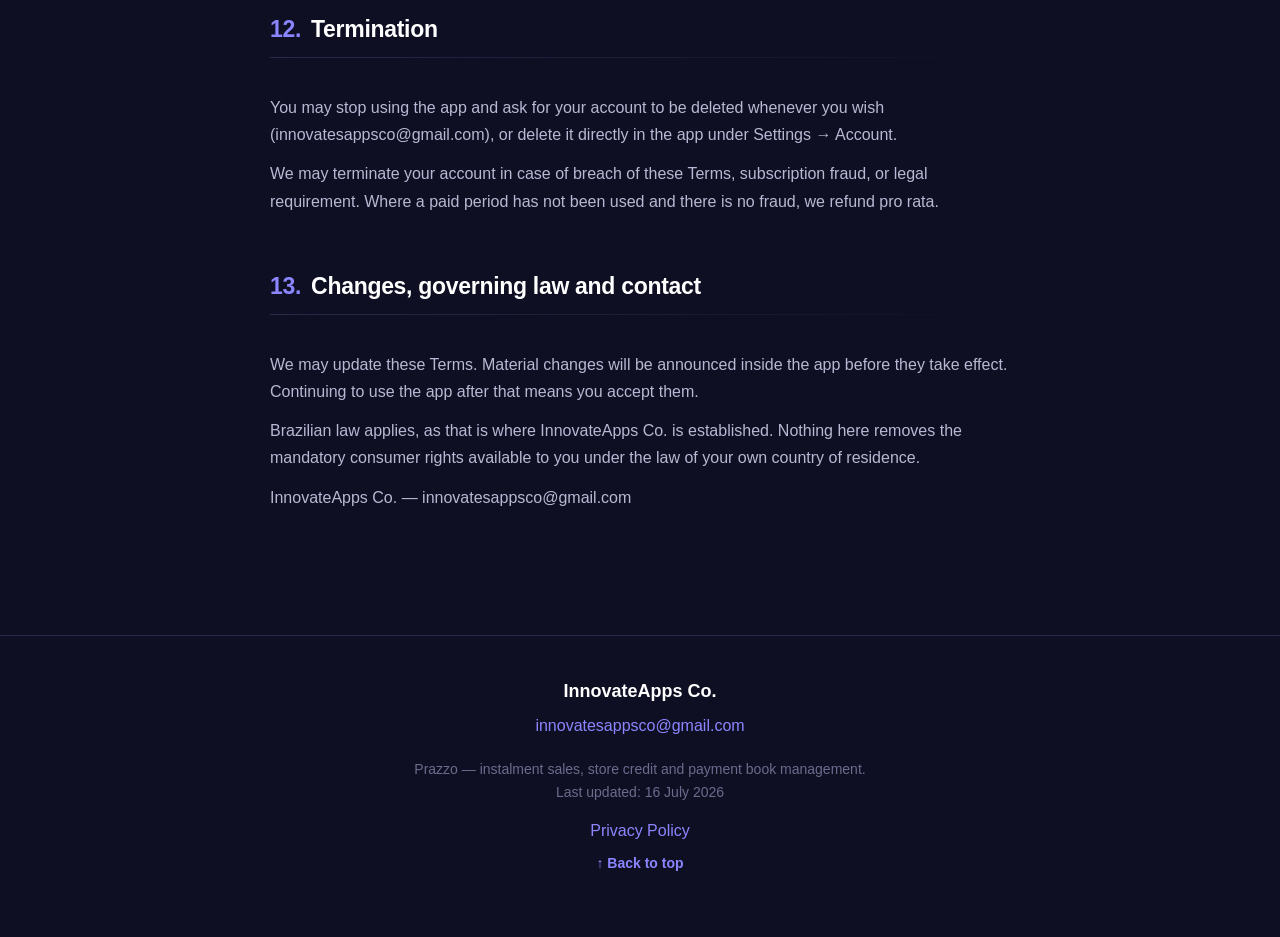
==== commit 85e391a5: "Os tres idiomas na mesma URL, em vez de um arquivo por idioma O cadastro na loja exige a mesma URL e" ====
--- a/termos.html
+++ b/termos.html
@@ -4,27 +4,59 @@
     <meta charset="UTF-8" />
     <meta name="viewport" content="width=device-width, initial-scale=1.0" />
     <meta name="robots" content="index, follow" />
-    <meta name="description" content="Termos de Uso do aplicativo Prazzo — controle de vendas a prazo, fiado e carnê. Desenvolvido pela InnovateApps Co." />
-    <title>Termos de Uso — Prazzo</title>
+    <meta name="description" content="Termos de Uso do aplicativo Prazzo (português, inglês e espanhol) — controle de vendas a prazo, fiado e carnê. InnovateApps Co." />
+    <title>Termos de Uso — Terms of Use — Términos de Uso · Prazzo</title>
+
+    <!--
+      No <head> e antes da folha de estilo, de proposito: marca o idioma ativo
+      ANTES da primeira pintura. Feito depois, a pagina apareceria em portugues
+      por um instante e trocaria na frente do leitor.
+    -->
+    <script>
+        (function () {
+            var el = document.documentElement;
+            el.className += ' js';
+            var escolhido = null;
+            try {
+                escolhido = localStorage.getItem('prazzo-lang');
+            } catch (e) {
+                /* navegador com armazenamento bloqueado: segue pelo idioma do sistema */
+            }
+            var lang = escolhido || (navigator.language || 'pt').slice(0, 2).toLowerCase();
+            // Idioma que nao falamos cai no ingles, nao no portugues: quem chega
+            // de fora tem mais chance de ler ingles.
+            if (['pt', 'en', 'es'].indexOf(lang) < 0) lang = 'en';
+            el.setAttribute('data-active-lang', lang);
+            el.setAttribute('lang', lang === 'pt' ? 'pt-BR' : lang);
+        })();
+    </script>
+
     <link rel="stylesheet" href="styles.css" />
-    <link rel="alternate" hreflang="pt-BR" href="termos.html" />
-    <link rel="alternate" hreflang="en" href="termos-en.html" />
-    <link rel="alternate" hreflang="es" href="termos-es.html" />
-    <link rel="alternate" hreflang="x-default" href="termos.html" />
 </head>
 <body>
     <header class="hero" id="top">
         <span class="hero-badge">Prazzo</span>
         <nav class="lang-switch" aria-label="Idioma / Language / Idioma">
-            <a href="termos.html" hreflang="pt-BR" aria-current="page">Português</a>
-            <a href="termos-en.html" hreflang="en">English</a>
-            <a href="termos-es.html" hreflang="es">Español</a>
+            <button type="button" data-set-lang="pt" aria-pressed="false">Português</button>
+            <button type="button" data-set-lang="en" aria-pressed="false">English</button>
+            <button type="button" data-set-lang="es" aria-pressed="false">Español</button>
         </nav>
-        <h1>Termos de Uso</h1>
-        <p>As regras de uso do aplicativo, do plano gratuito e do Prazzo Pro.</p>
+        <div data-lang="pt">
+            <h1>Termos de Uso</h1>
+            <p>As regras de uso do aplicativo, do plano gratuito e do Prazzo Pro.</p>
+        </div>
+        <div data-lang="en">
+            <h1>Terms of Use</h1>
+            <p>The rules for the app, the free plan and Prazzo Pro.</p>
+        </div>
+        <div data-lang="es">
+            <h1>Términos de Uso</h1>
+            <p>Las reglas de uso de la aplicación, del plan gratuito y de Prazzo Pro.</p>
+        </div>
     </header>
 
-    <main class="container">
+    <div data-lang="pt">
+        <main class="container">
         <div class="meta-card">
             <dl class="meta-grid">
                 <dt>Última atualização</dt>
@@ -43,23 +75,23 @@
         <nav class="toc" aria-label="Sumário">
             <h2>Sumário</h2>
             <ol>
-                <li><a href="#s1">O que o Prazzo é</a></li>
-                <li><a href="#s2">Sua conta</a></li>
-                <li><a href="#s3">Os seus dados são seus</a></li>
-                <li><a href="#s4">Como você deve usar</a></li>
-                <li><a href="#s5">Plano gratuito</a></li>
-                <li><a href="#s6">Prazzo Pro, teste grátis e renovação</a></li>
-                <li><a href="#s7">Pagamento, cancelamento e reembolso</a></li>
-                <li><a href="#s8">Cancelar NÃO apaga seus dados</a></li>
-                <li><a href="#s9">Funcionamento offline e validação da assinatura</a></li>
-                <li><a href="#s10">Disponibilidade e backup</a></li>
-                <li><a href="#s11">Limitação de responsabilidade</a></li>
-                <li><a href="#s12">Encerramento</a></li>
-                <li><a href="#s13">Mudanças, lei e contato</a></li>
+                <li><a href="#pt-s1">O que o Prazzo é</a></li>
+                <li><a href="#pt-s2">Sua conta</a></li>
+                <li><a href="#pt-s3">Os seus dados são seus</a></li>
+                <li><a href="#pt-s4">Como você deve usar</a></li>
+                <li><a href="#pt-s5">Plano gratuito</a></li>
+                <li><a href="#pt-s6">Prazzo Pro, teste grátis e renovação</a></li>
+                <li><a href="#pt-s7">Pagamento, cancelamento e reembolso</a></li>
+                <li><a href="#pt-s8">Cancelar NÃO apaga seus dados</a></li>
+                <li><a href="#pt-s9">Funcionamento offline e validação da assinatura</a></li>
+                <li><a href="#pt-s10">Disponibilidade e backup</a></li>
+                <li><a href="#pt-s11">Limitação de responsabilidade</a></li>
+                <li><a href="#pt-s12">Encerramento</a></li>
+                <li><a href="#pt-s13">Mudanças, lei e contato</a></li>
             </ol>
         </nav>
 
-        <section id="s1">
+        <section id="pt-s1">
             <h2 class="section-title"><span class="num">1.</span>O que o Prazzo é</h2>
             <hr class="section-divider" />
             <p>Uma ferramenta para lojistas registrarem e acompanharem vendas a prazo, fiado e carnê: estoque, clientes, vendas, parcelas, recebimentos e lucro.</p>
@@ -72,7 +104,7 @@
             </ul>
         </section>
 
-        <section id="s2">
+        <section id="pt-s2">
             <h2 class="section-title"><span class="num">2.</span>Sua conta</h2>
             <hr class="section-divider" />
             <p>Você precisa ter 18 anos ou mais e fornecer informações verdadeiras.</p>
@@ -80,14 +112,14 @@
             <p>Uma conta é de uma pessoa ou um negócio. Não a compartilhe.</p>
         </section>
 
-        <section id="s3">
+        <section id="pt-s3">
             <h2 class="section-title"><span class="num">3.</span>Os seus dados são seus</h2>
             <hr class="section-divider" />
             <p>O que você cadastra no Prazzo — clientes, produtos, vendas, carnês, fotos — é seu. Não reivindicamos propriedade sobre nada disso.</p>
             <p>Você nos dá apenas a licença estritamente necessária para hospedar, processar e exibir esses dados de volta para você. Nada além disso: não usamos seu conteúdo para finalidade própria, não o publicamos e não o vendemos.</p>
         </section>
 
-        <section id="s4">
+        <section id="pt-s4">
             <h2 class="section-title"><span class="num">4.</span>Como você deve usar</h2>
             <hr class="section-divider" />
             <p>Você concorda em não:</p>
@@ -100,13 +132,13 @@
             </ul>
         </section>
 
-        <section id="s5">
+        <section id="pt-s5">
             <h2 class="section-title"><span class="num">5.</span>Plano gratuito</h2>
             <hr class="section-divider" />
             <p>O Prazzo tem um plano gratuito permanente. Ele é limitado em quantidade de cadastros e não inclui alguns recursos, mas não expira e não vira demonstração.</p>
         </section>
 
-        <section id="s6">
+        <section id="pt-s6">
             <h2 class="section-title"><span class="num">6.</span>Prazzo Pro, teste grátis e renovação</h2>
             <hr class="section-divider" />
             <p>O plano pago remove os limites e libera recursos adicionais. O preço, a periodicidade (mensal ou anual) e as condições são exibidos no aplicativo antes da compra, sempre com os valores oficiais informados pela loja do seu aparelho (Google Play ou App Store) na sua moeda.</p>
@@ -115,7 +147,7 @@
             <p>Mudança de preço: podemos mudar os preços. Qualquer mudança será avisada com antecedência e só valerá na renovação seguinte, nunca retroativamente. Se não concordar, cancele antes de renovar.</p>
         </section>
 
-        <section id="s7">
+        <section id="pt-s7">
             <h2 class="section-title"><span class="num">7.</span>Pagamento, cancelamento e reembolso</h2>
             <hr class="section-divider" />
             <p>Todo pagamento é processado pela loja do seu aparelho (Google Play ou App Store), sob os termos da loja do seu aparelho (Google Play ou App Store). Não recebemos nem guardamos dados do seu cartão.</p>
@@ -124,7 +156,7 @@
             <p>Reembolsos seguem a política da loja do seu aparelho (Google Play ou App Store), que é quem processa a cobrança. Você também tem o direito de arrependimento em 7 dias previsto no art. 49 do Código de Defesa do Consumidor.</p>
         </section>
 
-        <section id="s8">
+        <section id="pt-s8">
             <h2 class="section-title"><span class="num">8.</span>Cancelar NÃO apaga seus dados</h2>
             <hr class="section-divider" />
             <p>Se você cancelar, se a cobrança falhar, ou se por qualquer motivo voltar ao plano gratuito:</p>
@@ -136,7 +168,7 @@
             </ul>
         </section>
 
-        <section id="s9">
+        <section id="pt-s9">
             <h2 class="section-title"><span class="num">9.</span>Funcionamento offline e validação da assinatura</h2>
             <hr class="section-divider" />
             <p>O Prazzo funciona sem internet: você cadastra, vende e registra pagamentos offline, e tudo sobe sozinho quando a conexão voltar.</p>
@@ -145,7 +177,7 @@
             <p>Estamos dizendo isto de forma destacada porque é uma limitação real do produto, e você tem o direito de saber antes de assinar.</p>
         </section>
 
-        <section id="s10">
+        <section id="pt-s10">
             <h2 class="section-title"><span class="num">10.</span>Disponibilidade e backup</h2>
             <hr class="section-divider" />
             <p>Fazemos o possível para manter o Prazzo no ar, mas não garantimos funcionamento ininterrupto. Pode haver manutenção, falha de fornecedor, bug ou indisponibilidade.</p>
@@ -153,7 +185,7 @@
             <p>Nenhum sistema é infalível. Recomendamos que você não dependa exclusivamente do aplicativo como único registro de dívidas relevantes do seu negócio.</p>
         </section>
 
-        <section id="s11">
+        <section id="pt-s11">
             <h2 class="section-title"><span class="num">11.</span>Limitação de responsabilidade</h2>
             <hr class="section-divider" />
             <p>O Prazzo é uma ferramenta de registro. As decisões de negócio são suas. Não nos responsabilizamos por:</p>
@@ -165,14 +197,14 @@
             </ul>
         </section>
 
-        <section id="s12">
+        <section id="pt-s12">
             <h2 class="section-title"><span class="num">12.</span>Encerramento</h2>
             <hr class="section-divider" />
             <p>Você pode parar de usar e pedir a exclusão da conta quando quiser (innovatesappsco@gmail.com).</p>
             <p>Podemos encerrar sua conta em caso de violação destes Termos, de fraude na assinatura ou de exigência legal. Havendo período pago não usufruído e não sendo caso de fraude, reembolsamos proporcionalmente.</p>
         </section>
 
-        <section id="s13">
+        <section id="pt-s13">
             <h2 class="section-title"><span class="num">13.</span>Mudanças, lei e contato</h2>
             <hr class="section-divider" />
             <p>Podemos atualizar estes Termos. Mudanças relevantes serão avisadas dentro do aplicativo antes de valer. Continuar usando depois disso significa aceitar.</p>
@@ -181,7 +213,7 @@
         </section>
     </main>
 
-    <footer>
+        <footer>
         <div class="footer-inner">
             <div class="footer-company">InnovateApps Co.</div>
             <div><a href="mailto:innovatesappsco@gmail.com">innovatesappsco@gmail.com</a></div>
@@ -189,5 +221,376 @@
             <a class="back-top" href="#top">↑ Voltar ao topo</a>
         </div>
     </footer>
+    </div>
+
+    <div data-lang="en">
+        <main class="container">
+        <div class="meta-card">
+            <dl class="meta-grid">
+                <dt>Last updated</dt>
+                <dd>16 July 2026</dd>
+                <dt>App</dt>
+                <dd>Prazzo (Android and iPhone)</dd>
+                <dt>Developer</dt>
+                <dd>InnovateApps Co.</dd>
+                <dt>Contact</dt>
+                <dd><a href="mailto:innovatesappsco@gmail.com">innovatesappsco@gmail.com</a></dd>
+                <dt>Privacy</dt>
+                <dd><a href="index.html">Privacy Policy</a></dd>
+            </dl>
+        </div>
+
+        <nav class="toc" aria-label="Contents">
+            <h2>Contents</h2>
+            <ol>
+                <li><a href="#en-s1">What Prazzo is</a></li>
+                <li><a href="#en-s2">Your account</a></li>
+                <li><a href="#en-s3">Your data is yours</a></li>
+                <li><a href="#en-s4">How you must use it</a></li>
+                <li><a href="#en-s5">Free plan</a></li>
+                <li><a href="#en-s6">Prazzo Pro, free trial and renewal</a></li>
+                <li><a href="#en-s7">Payment, cancellation and refunds</a></li>
+                <li><a href="#en-s8">Cancelling does NOT delete your data</a></li>
+                <li><a href="#en-s9">Offline use and subscription checks</a></li>
+                <li><a href="#en-s10">Availability and backup</a></li>
+                <li><a href="#en-s11">Limitation of liability</a></li>
+                <li><a href="#en-s12">Termination</a></li>
+                <li><a href="#en-s13">Changes, governing law and contact</a></li>
+            </ol>
+        </nav>
+
+        <section id="en-s1">
+            <h2 class="section-title"><span class="num">1.</span>What Prazzo is</h2>
+            <hr class="section-divider" />
+            <p>A tool for merchants to record and follow instalment sales, store credit and payment books: inventory, customers, sales, instalments, receipts and profit.</p>
+            <p>What Prazzo is NOT — and this matters:</p>
+            <ul class="clean">
+                <li>It is not a financial institution. We do not lend money, we are not a party to any sale of yours, and we do not intermediate payments between you and your customer.</li>
+                <li>It does not process your customers' payments. When you record that an instalment was paid, that is a note you made. No money passes through Prazzo.</li>
+                <li>It is not a credit reporting service. We do not query and do not feed any credit bureau. Marking a customer as overdue in Prazzo does not blacklist anyone.</li>
+                <li>It is not accounting, legal or financial advice. The figures the app calculates, profit included, are an aid — not an accounting record.</li>
+            </ul>
+        </section>
+
+        <section id="en-s2">
+            <h2 class="section-title"><span class="num">2.</span>Your account</h2>
+            <hr class="section-divider" />
+            <p>You must be 18 or older and provide truthful information.</p>
+            <p>You are responsible for keeping your password secret and for everything that happens in your account. If you suspect unauthorised access, write to innovatesappsco@gmail.com.</p>
+            <p>An account belongs to one person or one business. Do not share it.</p>
+        </section>
+
+        <section id="en-s3">
+            <h2 class="section-title"><span class="num">3.</span>Your data is yours</h2>
+            <hr class="section-divider" />
+            <p>What you enter into Prazzo — customers, products, sales, payment books, photos — is yours. We claim no ownership over any of it.</p>
+            <p>You grant us only the licence strictly necessary to host, process and display that data back to you. Nothing beyond that: we do not use your content for our own purposes, we do not publish it and we do not sell it.</p>
+        </section>
+
+        <section id="en-s4">
+            <h2 class="section-title"><span class="num">4.</span>How you must use it</h2>
+            <hr class="section-divider" />
+            <p>You agree not to:</p>
+            <ul class="clean">
+                <li>Use Prazzo for unlawful activity.</li>
+                <li>Register other people's data without a legal basis to do so (see the Privacy Policy).</li>
+                <li>Use the app to embarrass, expose, threaten or humiliate anyone who owes you money. Collecting a debt is legitimate; exposing a debtor is not, and consumer protection law forbids it.</li>
+                <li>Circumvent the free plan limits, defraud the subscription, or reverse engineer the app to obtain paid features without paying.</li>
+                <li>Overload or attack the service, or attempt to reach data belonging to other accounts.</li>
+            </ul>
+        </section>
+
+        <section id="en-s5">
+            <h2 class="section-title"><span class="num">5.</span>Free plan</h2>
+            <hr class="section-divider" />
+            <p>Prazzo has a permanent free plan. It is limited in how many records you can create and it does not include some features, but it does not expire and does not turn into a demo.</p>
+        </section>
+
+        <section id="en-s6">
+            <h2 class="section-title"><span class="num">6.</span>Prazzo Pro, free trial and renewal</h2>
+            <hr class="section-divider" />
+            <p>The paid plan removes the limits and unlocks additional features. The price, the period (monthly or yearly) and the conditions are shown in the app before purchase, always using the official amounts reported by your device's store (Google Play or the App Store) in your currency.</p>
+            <p>Free trial: new subscribers get <strong>3 days on iPhone and 5 days on Android</strong>. The period that applies to you is always the one shown on the subscription screen, before you buy. Please read this carefully — at the end of the trial the subscription is charged automatically, at the amount and period you chose, unless you cancel first. Cancelling during the trial results in no charge at all.</p>
+            <p>Automatic renewal: the Prazzo Pro subscription renews automatically at the end of each period, and your device's store (Google Play or the App Store) charges the amount then in force, until you cancel.</p>
+            <p>Price changes: we may change prices. Any change will be announced in advance and will only apply from the following renewal, never retroactively. If you disagree, cancel before renewing.</p>
+        </section>
+
+        <section id="en-s7">
+            <h2 class="section-title"><span class="num">7.</span>Payment, cancellation and refunds</h2>
+            <hr class="section-divider" />
+            <p>All payment is processed by your device's store (Google Play or the App Store), under that store's terms. We do not receive and do not keep your card details.</p>
+            <p>Cancel whenever you like, with no penalty and no need to justify: Google Play → Menu → Subscriptions → Prazzo → Cancel (Android), or Settings → your name → Subscriptions → Prazzo → Cancel Subscription (iPhone). The app also has a button that takes you straight there.</p>
+            <p>When you cancel, you keep Pro until the end of the period already paid for. After that you return to the free plan.</p>
+            <p>Refunds follow the policy of your device's store, which is who processes the charge. You also keep any statutory withdrawal or refund right available to you under the consumer law of your country.</p>
+        </section>
+
+        <section id="en-s8">
+            <h2 class="section-title"><span class="num">8.</span>Cancelling does NOT delete your data</h2>
+            <hr class="section-divider" />
+            <p>If you cancel, if a charge fails, or if for any reason you return to the free plan:</p>
+            <ul class="clean">
+                <li>You keep seeing all of your data: every sale, every customer, every payment book.</li>
+                <li>You keep editing what already exists.</li>
+                <li>You keep recording payments received.</li>
+                <li>Nothing is deleted.</li>
+            </ul>
+        </section>
+
+        <section id="en-s9">
+            <h2 class="section-title"><span class="num">9.</span>Offline use and subscription checks</h2>
+            <hr class="section-divider" />
+            <p>Prazzo works without an internet connection: you can register, sell and record payments offline, and everything uploads on its own once the connection returns.</p>
+            <p>But Prazzo Pro needs to confirm your subscription periodically. If the app goes more than 2 days without managing to reach the internet, the Pro features are paused until the next connection.</p>
+            <p>This does not cancel your subscription and does not delete anything. As soon as there is internet, Pro comes back on its own, with no new charge and nothing for you to do.</p>
+            <p>We are stating this prominently because it is a real limitation of the product, and you have the right to know before subscribing.</p>
+        </section>
+
+        <section id="en-s10">
+            <h2 class="section-title"><span class="num">10.</span>Availability and backup</h2>
+            <hr class="section-divider" />
+            <p>We do what we can to keep Prazzo running, but we do not guarantee uninterrupted service. There may be maintenance, supplier failure, bugs or downtime.</p>
+            <p>We may change, suspend or discontinue features. If something significant is discontinued, we will give reasonable advance notice and, where a paid subscription is affected, we will handle a pro-rata refund.</p>
+            <p>No system is infallible. We recommend that you do not rely on the app alone as the only record of debts that matter to your business.</p>
+        </section>
+
+        <section id="en-s11">
+            <h2 class="section-title"><span class="num">11.</span>Limitation of liability</h2>
+            <hr class="section-divider" />
+            <p>Prazzo is a record-keeping tool. Business decisions are yours. We are not liable for:</p>
+            <ul class="clean">
+                <li>Losses arising from an instalment sale you chose to make.</li>
+                <li>A customer of yours who did not pay.</li>
+                <li>Typing mistakes you make in amounts, dates or instalments.</li>
+                <li>Use of the app contrary to these Terms or to the law.</li>
+            </ul>
+        </section>
+
+        <section id="en-s12">
+            <h2 class="section-title"><span class="num">12.</span>Termination</h2>
+            <hr class="section-divider" />
+            <p>You may stop using the app and ask for your account to be deleted whenever you wish (innovatesappsco@gmail.com), or delete it directly in the app under Settings → Account.</p>
+            <p>We may terminate your account in case of breach of these Terms, subscription fraud, or legal requirement. Where a paid period has not been used and there is no fraud, we refund pro rata.</p>
+        </section>
+
+        <section id="en-s13">
+            <h2 class="section-title"><span class="num">13.</span>Changes, governing law and contact</h2>
+            <hr class="section-divider" />
+            <p>We may update these Terms. Material changes will be announced inside the app before they take effect. Continuing to use the app after that means you accept them.</p>
+            <p>Brazilian law applies, as that is where InnovateApps Co. is established. Nothing here removes the mandatory consumer rights available to you under the law of your own country of residence.</p>
+            <p>InnovateApps Co. — innovatesappsco@gmail.com</p>
+        </section>
+    </main>
+
+        <footer>
+        <div class="footer-inner">
+            <div class="footer-company">InnovateApps Co.</div>
+            <div><a href="mailto:innovatesappsco@gmail.com">innovatesappsco@gmail.com</a></div>
+            <p class="footer-muted">Prazzo — instalment sales, store credit and payment book management.<br />Last updated: 16 July 2026</p>
+            <div><a href="index.html">Privacy Policy</a></div>
+            <a class="back-top" href="#top">↑ Back to top</a>
+        </div>
+    </footer>
+    </div>
+
+    <div data-lang="es">
+        <main class="container">
+        <div class="meta-card">
+            <dl class="meta-grid">
+                <dt>Última actualización</dt>
+                <dd>16 de julio de 2026</dd>
+                <dt>Aplicación</dt>
+                <dd>Prazzo (Android e iPhone)</dd>
+                <dt>Desarrollador</dt>
+                <dd>InnovateApps Co.</dd>
+                <dt>Contacto</dt>
+                <dd><a href="mailto:innovatesappsco@gmail.com">innovatesappsco@gmail.com</a></dd>
+                <dt>Privacidad</dt>
+                <dd><a href="index.html">Política de Privacidad</a></dd>
+            </dl>
+        </div>
+
+        <nav class="toc" aria-label="Índice">
+            <h2>Índice</h2>
+            <ol>
+                <li><a href="#es-s1">Qué es Prazzo</a></li>
+                <li><a href="#es-s2">Tu cuenta</a></li>
+                <li><a href="#es-s3">Tus datos son tuyos</a></li>
+                <li><a href="#es-s4">Cómo debes usarlo</a></li>
+                <li><a href="#es-s5">Plan gratuito</a></li>
+                <li><a href="#es-s6">Prazzo Pro, prueba gratis y renovación</a></li>
+                <li><a href="#es-s7">Pago, cancelación y reembolso</a></li>
+                <li><a href="#es-s8">Cancelar NO borra tus datos</a></li>
+                <li><a href="#es-s9">Funcionamiento sin conexión y validación de la suscripción</a></li>
+                <li><a href="#es-s10">Disponibilidad y respaldo</a></li>
+                <li><a href="#es-s11">Limitación de responsabilidad</a></li>
+                <li><a href="#es-s12">Terminación</a></li>
+                <li><a href="#es-s13">Cambios, ley aplicable y contacto</a></li>
+            </ol>
+        </nav>
+
+        <section id="es-s1">
+            <h2 class="section-title"><span class="num">1.</span>Qué es Prazzo</h2>
+            <hr class="section-divider" />
+            <p>Una herramienta para que los comerciantes registren y sigan ventas en cuotas, fiado y libretas de pago: inventario, clientes, ventas, cuotas, cobros y ganancia.</p>
+            <p>Lo que Prazzo NO es — y esto importa:</p>
+            <ul class="clean">
+                <li>No es una institución financiera. No prestamos dinero, no somos parte de ninguna venta tuya y no intermediamos pagos entre tú y tu cliente.</li>
+                <li>No procesa los pagos de tus clientes. Cuando registras que cobraste una cuota, eso es una anotación tuya. Ningún dinero pasa por Prazzo.</li>
+                <li>No es un servicio de protección al crédito. No consultamos ni alimentamos ningún buró de crédito. Marcar a un cliente como atrasado en Prazzo no lo reporta a ningún registro.</li>
+                <li>No es asesoría contable, jurídica ni financiera. Las cifras que la aplicación calcula, incluida la ganancia, son una ayuda — no una pieza contable.</li>
+            </ul>
+        </section>
+
+        <section id="es-s2">
+            <h2 class="section-title"><span class="num">2.</span>Tu cuenta</h2>
+            <hr class="section-divider" />
+            <p>Debes tener 18 años o más y facilitar información verdadera.</p>
+            <p>Eres responsable de mantener tu contraseña en secreto y de todo lo que ocurra en tu cuenta. Si sospechas de un acceso indebido, escribe a innovatesappsco@gmail.com.</p>
+            <p>Una cuenta es de una persona o de un negocio. No la compartas.</p>
+        </section>
+
+        <section id="es-s3">
+            <h2 class="section-title"><span class="num">3.</span>Tus datos son tuyos</h2>
+            <hr class="section-divider" />
+            <p>Lo que registras en Prazzo — clientes, productos, ventas, libretas, fotos — es tuyo. No reivindicamos propiedad sobre nada de eso.</p>
+            <p>Nos das únicamente la licencia estrictamente necesaria para alojar, procesar y mostrarte esos datos de vuelta. Nada más: no usamos tu contenido para finalidad propia, no lo publicamos y no lo vendemos.</p>
+        </section>
+
+        <section id="es-s4">
+            <h2 class="section-title"><span class="num">4.</span>Cómo debes usarlo</h2>
+            <hr class="section-divider" />
+            <p>Aceptas no:</p>
+            <ul class="clean">
+                <li>Usar Prazzo para actividad ilícita.</li>
+                <li>Registrar datos de personas sin tener base legal para ello (ver la Política de Privacidad).</li>
+                <li>Usar la aplicación para avergonzar, exponer, amenazar o humillar a quien te debe. Cobrar es legítimo; exponer a un deudor no lo es, y la normativa de defensa del consumidor lo prohíbe.</li>
+                <li>Burlar los límites del plan gratuito, defraudar la suscripción o hacer ingeniería inversa para obtener funciones de pago sin pagar.</li>
+                <li>Sobrecargar, atacar o intentar acceder a datos de otras cuentas.</li>
+            </ul>
+        </section>
+
+        <section id="es-s5">
+            <h2 class="section-title"><span class="num">5.</span>Plan gratuito</h2>
+            <hr class="section-divider" />
+            <p>Prazzo tiene un plan gratuito permanente. Está limitado en cantidad de registros y no incluye algunas funciones, pero no caduca y no se convierte en una demostración.</p>
+        </section>
+
+        <section id="es-s6">
+            <h2 class="section-title"><span class="num">6.</span>Prazzo Pro, prueba gratis y renovación</h2>
+            <hr class="section-divider" />
+            <p>El plan de pago quita los límites y habilita funciones adicionales. El precio, la periodicidad (mensual o anual) y las condiciones se muestran en la aplicación antes de la compra, siempre con los importes oficiales informados por la tienda de tu dispositivo (Google Play o App Store) en tu moneda.</p>
+            <p>Prueba gratis: los nuevos suscriptores tienen <strong>3 días en iPhone y 5 días en Android</strong>. El período que se te aplica es siempre el que aparece en la pantalla de suscripción, antes de comprar. Lee esta parte con atención — al terminar la prueba, la suscripción se cobra automáticamente, por el importe y la periodicidad que elegiste, salvo que canceles antes. Cancelar durante la prueba no genera ningún cobro.</p>
+            <p>Renovación automática: la suscripción de Prazzo Pro se renueva automáticamente al final de cada período, y la tienda de tu dispositivo (Google Play o App Store) cobra el importe vigente, hasta que canceles.</p>
+            <p>Cambio de precio: podemos cambiar los precios. Cualquier cambio se avisará con antelación y solo valdrá a partir de la renovación siguiente, nunca de forma retroactiva. Si no estás de acuerdo, cancela antes de renovar.</p>
+        </section>
+
+        <section id="es-s7">
+            <h2 class="section-title"><span class="num">7.</span>Pago, cancelación y reembolso</h2>
+            <hr class="section-divider" />
+            <p>Todo el pago lo procesa la tienda de tu dispositivo (Google Play o App Store), bajo los términos de esa tienda. No recibimos ni guardamos los datos de tu tarjeta.</p>
+            <p>Cancela cuando quieras, sin penalización y sin justificación: Google Play → Menú → Suscripciones → Prazzo → Cancelar (Android), o Ajustes → tu nombre → Suscripciones → Prazzo → Cancelar suscripción (iPhone). La aplicación también tiene un botón que lleva directo allí.</p>
+            <p>Al cancelar, conservas Pro hasta el final del período ya pagado. Después vuelves al plan gratuito.</p>
+            <p>Los reembolsos siguen la política de la tienda de tu dispositivo, que es quien procesa el cobro. También conservas cualquier derecho de desistimiento o reembolso que te otorgue la normativa de consumo de tu país.</p>
+        </section>
+
+        <section id="es-s8">
+            <h2 class="section-title"><span class="num">8.</span>Cancelar NO borra tus datos</h2>
+            <hr class="section-divider" />
+            <p>Si cancelas, si falla un cobro, o si por cualquier motivo vuelves al plan gratuito:</p>
+            <ul class="clean">
+                <li>Sigues viendo todos tus datos: todas las ventas, todos los clientes, todas las libretas.</li>
+                <li>Sigues editando lo que ya existe.</li>
+                <li>Sigues registrando pagos recibidos.</li>
+                <li>No se borra nada.</li>
+            </ul>
+        </section>
+
+        <section id="es-s9">
+            <h2 class="section-title"><span class="num">9.</span>Funcionamiento sin conexión y validación de la suscripción</h2>
+            <hr class="section-divider" />
+            <p>Prazzo funciona sin internet: registras, vendes y anotas pagos sin conexión, y todo se sube solo cuando vuelve la conexión.</p>
+            <p>Pero Prazzo Pro necesita confirmar tu suscripción periódicamente. Si la aplicación pasa más de 2 días sin lograr conectarse a internet, las funciones Pro se pausan hasta la próxima conexión.</p>
+            <p>Esto no cancela tu suscripción y no borra nada. En cuanto haya internet, Pro vuelve solo, sin nuevo cobro y sin que tengas que hacer nada.</p>
+            <p>Lo decimos de forma destacada porque es una limitación real del producto, y tienes derecho a saberlo antes de suscribirte.</p>
+        </section>
+
+        <section id="es-s10">
+            <h2 class="section-title"><span class="num">10.</span>Disponibilidad y respaldo</h2>
+            <hr class="section-divider" />
+            <p>Hacemos lo posible por mantener Prazzo en funcionamiento, pero no garantizamos un servicio ininterrumpido. Puede haber mantenimiento, fallo de proveedor, errores o indisponibilidad.</p>
+            <p>Podemos modificar, suspender o descontinuar funciones. Si algo se descontinúa de forma relevante, avisaremos con antelación razonable y, si hay una suscripción de pago afectada, trataremos el reembolso proporcional.</p>
+            <p>Ningún sistema es infalible. Recomendamos que no dependas exclusivamente de la aplicación como único registro de las deudas relevantes de tu negocio.</p>
+        </section>
+
+        <section id="es-s11">
+            <h2 class="section-title"><span class="num">11.</span>Limitación de responsabilidad</h2>
+            <hr class="section-divider" />
+            <p>Prazzo es una herramienta de registro. Las decisiones de negocio son tuyas. No respondemos por:</p>
+            <ul class="clean">
+                <li>Pérdidas derivadas de una venta en cuotas que decidiste hacer.</li>
+                <li>Un cliente tuyo que no pagó.</li>
+                <li>Errores de escritura tuyos en importes, plazos o cuotas.</li>
+                <li>Uso de la aplicación en desacuerdo con estos Términos o con la ley.</li>
+            </ul>
+        </section>
+
+        <section id="es-s12">
+            <h2 class="section-title"><span class="num">12.</span>Terminación</h2>
+            <hr class="section-divider" />
+            <p>Puedes dejar de usar la aplicación y pedir la eliminación de tu cuenta cuando quieras (innovatesappsco@gmail.com), o eliminarla directamente en la aplicación en Configuración → Cuenta.</p>
+            <p>Podemos cerrar tu cuenta en caso de incumplimiento de estos Términos, fraude en la suscripción o exigencia legal. Si hay un período pagado no disfrutado y no se trata de fraude, reembolsamos de forma proporcional.</p>
+        </section>
+
+        <section id="es-s13">
+            <h2 class="section-title"><span class="num">13.</span>Cambios, ley aplicable y contacto</h2>
+            <hr class="section-divider" />
+            <p>Podemos actualizar estos Términos. Los cambios relevantes se avisarán dentro de la aplicación antes de entrar en vigor. Seguir usándola después de eso significa aceptarlos.</p>
+            <p>Se aplica la ley brasileña, por ser donde está establecida InnovateApps Co. Nada de lo aquí dispuesto elimina los derechos de consumidor irrenunciables que te otorgue la ley de tu país de residencia.</p>
+            <p>InnovateApps Co. — innovatesappsco@gmail.com</p>
+        </section>
+    </main>
+
+        <footer>
+        <div class="footer-inner">
+            <div class="footer-company">InnovateApps Co.</div>
+            <div><a href="mailto:innovatesappsco@gmail.com">innovatesappsco@gmail.com</a></div>
+            <p class="footer-muted">Prazzo — control de ventas en cuotas, fiado y libreta de pagos.<br />Última actualización: 16 de julio de 2026</p>
+            <div><a href="index.html">Política de Privacidad</a></div>
+            <a class="back-top" href="#top">↑ Volver arriba</a>
+        </div>
+    </footer>
+    </div>
+
+    <script>
+        (function () {
+            var el = document.documentElement;
+            var botoes = document.querySelectorAll('[data-set-lang]');
+
+            function aplicar(lang) {
+                el.setAttribute('data-active-lang', lang);
+                el.setAttribute('lang', lang === 'pt' ? 'pt-BR' : lang);
+                botoes.forEach(function (b) {
+                    b.setAttribute('aria-pressed', String(b.dataset.setLang === lang));
+                });
+                try {
+                    localStorage.setItem('prazzo-lang', lang);
+                } catch (e) {
+                    /* sem armazenamento: a escolha vale so nesta visita */
+                }
+            }
+
+            botoes.forEach(function (b) {
+                b.addEventListener('click', function () {
+                    aplicar(b.dataset.setLang);
+                    // Volta ao topo: o texto trocou inteiro, e a rolagem antiga
+                    // cairia no meio de outra secao.
+                    window.scrollTo(0, 0);
+                });
+            });
+
+            // O idioma ja foi definido no <head>; aqui so marcamos o botao.
+            aplicar(el.getAttribute('data-active-lang') || 'pt');
+        })();
+    </script>
 </body>
 </html>
--- a/styles.css
+++ b/styles.css
@@ -93,13 +93,31 @@
 }
 
 /* ── Seletor de idioma ──
- * Links de verdade, um arquivo por idioma: documento legal precisa de URL
- * própria por versão (para citar, arquivar e mandar para a loja) e precisa
- * abrir sem JavaScript. Trocar o texto por script deixaria as três versões
- * compartilhando um endereço só.
+ * UMA URL para os três idiomas: as três versões vivem na mesma página e o
+ * seletor troca qual está visível, sem tocar no endereço. É exigência do
+ * cadastro na loja, que quer a mesma URL em todas as localizações.
+ *
+ * SEM JAVASCRIPT, AS TRÊS APARECEM EMPILHADAS — de propósito. Num documento
+ * legal, o pior resultado possível é o texto sumir; ler as três em sequência é
+ * feio, mas ninguém fica sem acesso. O script só ESCONDE o que não foi
+ * escolhido, então ele é melhoria, não requisito.
  *
  * `z-index` porque o `.hero::after` cobre o cabeçalho inteiro.
  */
+[data-lang] {
+    display: block;
+}
+
+html.js [data-lang] {
+    display: none;
+}
+
+html.js[data-active-lang='pt'] [data-lang='pt'],
+html.js[data-active-lang='en'] [data-lang='en'],
+html.js[data-active-lang='es'] [data-lang='es'] {
+    display: block;
+}
+
 .lang-switch {
     position: relative;
     z-index: 2;
@@ -110,7 +128,8 @@
     margin-bottom: 22px;
 }
 
-.lang-switch a {
+.lang-switch button {
+    font: inherit;
     background: rgba(15, 15, 35, 0.28);
     color: rgba(255, 255, 255, 0.85);
     border: 1px solid rgba(255, 255, 255, 0.3);
@@ -118,21 +137,30 @@
     border-radius: 999px;
     font-size: 13.5px;
     font-weight: 600;
+    cursor: pointer;
     backdrop-filter: blur(4px);
 }
 
-.lang-switch a:hover {
-    text-decoration: none;
+.lang-switch button:hover {
     background: rgba(15, 15, 35, 0.5);
     color: #fff;
 }
 
-/* A página atual não é um link para lugar nenhum — fica marcada e sem ação. */
-.lang-switch a[aria-current='page'] {
+.lang-switch button:focus-visible {
+    outline: 2px solid #fff;
+    outline-offset: 2px;
+}
+
+.lang-switch button[aria-pressed='true'] {
     background: #fff;
     color: var(--primary-dark);
     border-color: #fff;
     cursor: default;
+}
+
+/* Sem script não há o que pressionar: o seletor não faria nada. */
+html:not(.js) .lang-switch {
+    display: none;
 }
 
 .hero h1 {
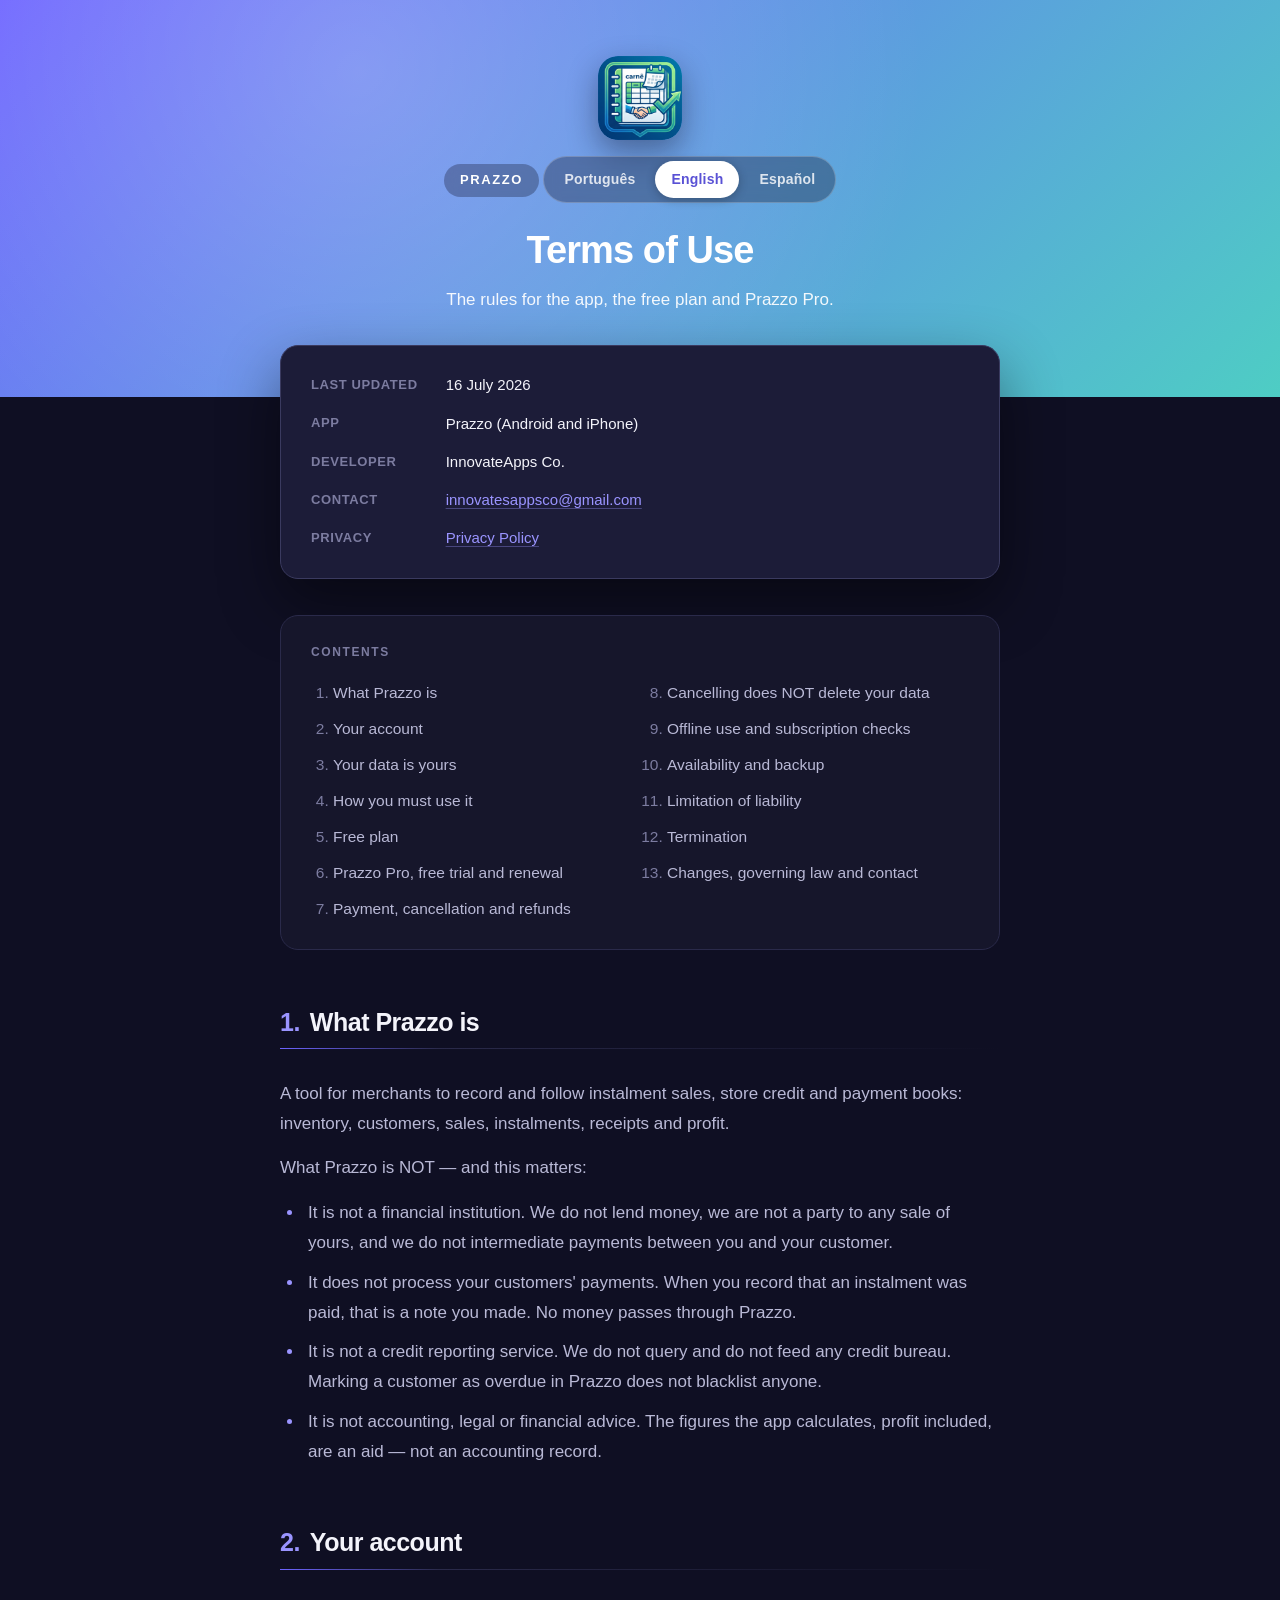
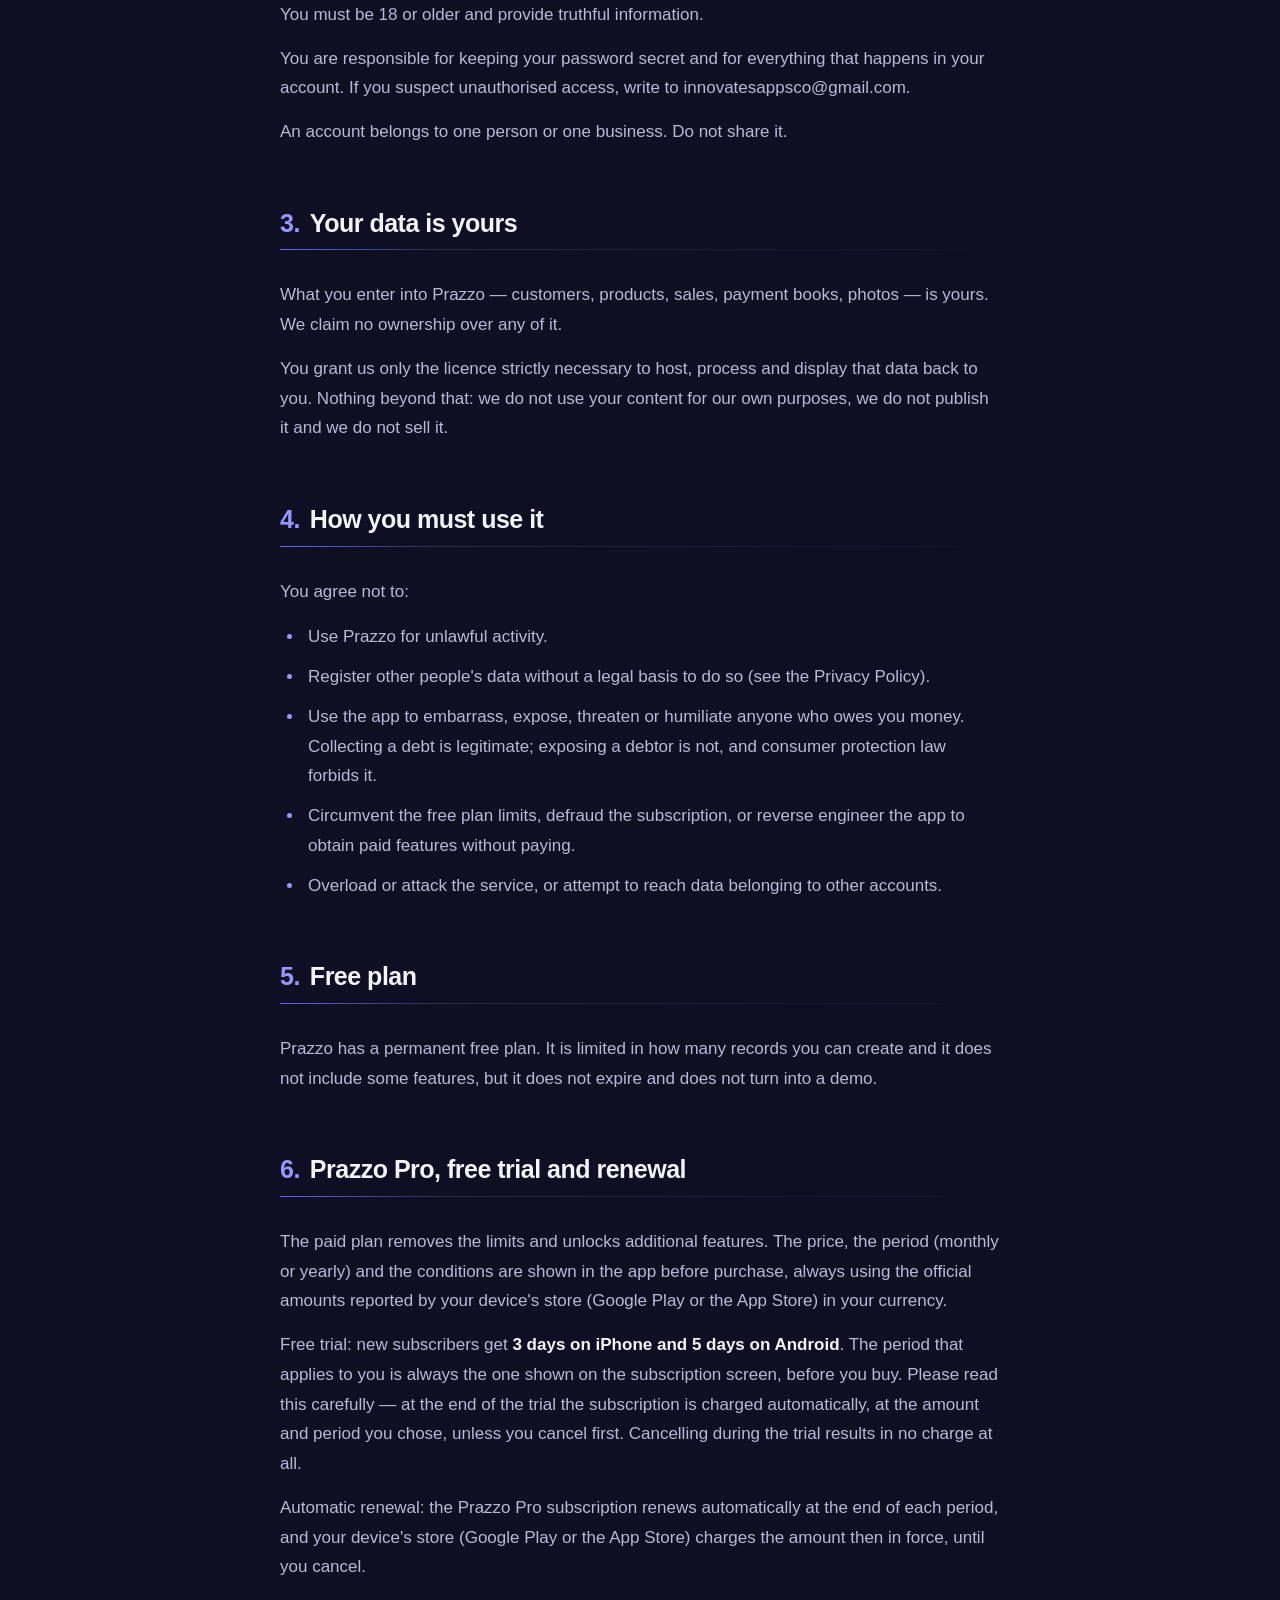
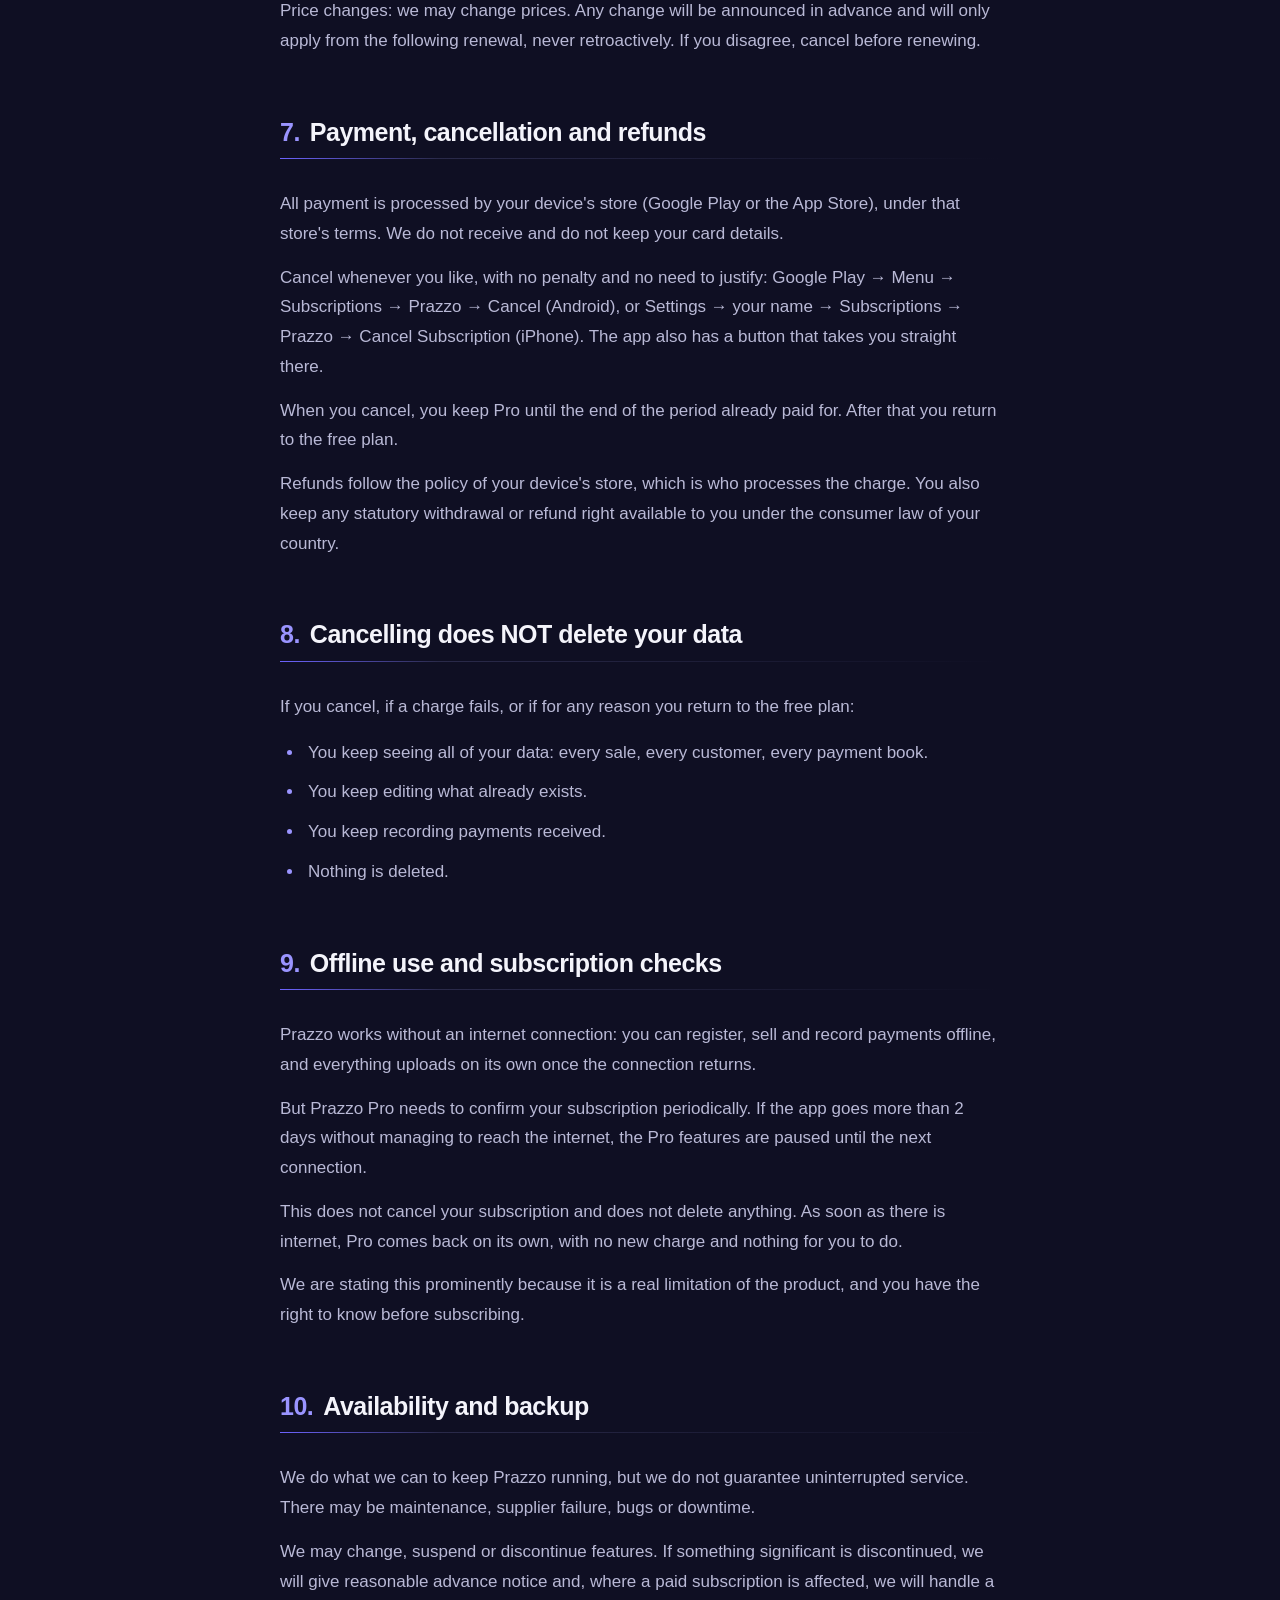
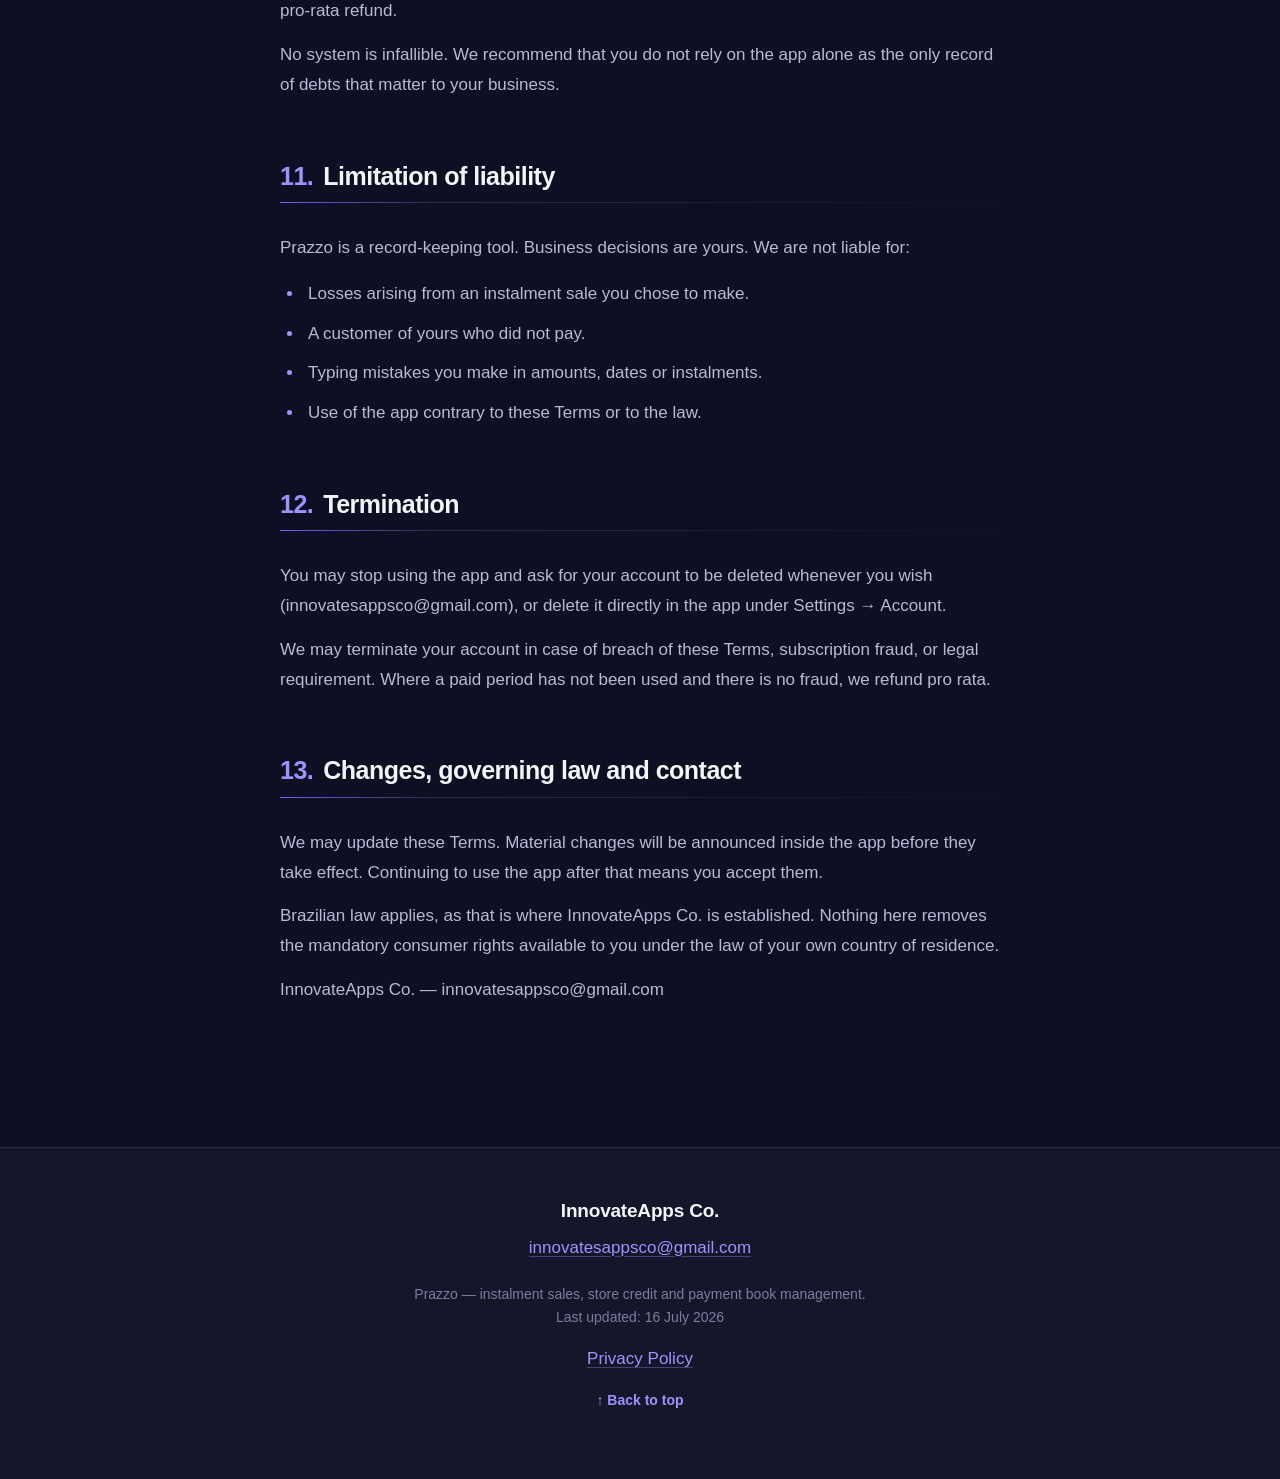
==== commit 1444053e: "Site legal: um idioma por vez, icone do app e revisao do conteudo SEM SCRIPT APARECE SO O PORTUGUES," ====
--- a/termos.html
+++ b/termos.html
@@ -32,9 +32,12 @@
     </script>
 
     <link rel="stylesheet" href="styles.css" />
+    <link rel="icon" href="icon.png" type="image/png" />
+    <link rel="apple-touch-icon" href="icon.png" />
 </head>
 <body>
     <header class="hero" id="top">
+        <img class="hero-icon" src="icon.png" alt="Prazzo" width="84" height="84" />
         <span class="hero-badge">Prazzo</span>
         <nav class="lang-switch" aria-label="Idioma / Language / Idioma">
             <button type="button" data-set-lang="pt" aria-pressed="false">Português</button>
--- a/styles.css
+++ b/styles.css
@@ -1,34 +1,45 @@
 /*
- * Política de Privacidade — Prazzo
- * Visual baseado no tema escuro do app (src/theme/colors.ts).
+ * Prazzo — documentos legais (Política de Privacidade e Termos de Uso).
+ *
+ * Paleta tirada do tema escuro do próprio aplicativo (src/theme/colors.ts):
+ * o indigo #0F0F23 do fundo, o roxo #6C63FF da marca e o verde-água #4ECDC4
+ * do gradiente. O documento pertence ao mesmo mundo que descreve.
+ *
+ * Um documento legal é lido em duas velocidades: alguém procurando UMA
+ * resposta (e que precisa do sumário e de títulos que saltem) e alguém lendo
+ * de ponta a ponta (que precisa de linha confortável e respiro entre blocos).
+ * A tipografia abaixo tenta servir aos dois.
  */
 
 :root {
     --primary: #6c63ff;
     --primary-dark: #5a52d5;
-    --primary-light: #8b85ff;
+    --primary-light: #9a94ff;
     --gradient-start: #6c63ff;
     --gradient-end: #4ecdc4;
 
     --bg: #0f0f23;
-    --bg-secondary: #1a1a2e;
-    --surface: #1e1e3a;
-    --surface-light: #2a2a4a;
-
-    --text-primary: #ffffff;
-    --text-secondary: #b8b8d4;
-    --text-muted: #6b6b8d;
+    --bg-secondary: #16162b;
+    --surface: #1c1c38;
+    --surface-light: #262647;
+
+    --text-primary: #f4f4fb;
+    --text-secondary: #b9b9d6;
+    --text-muted: #7c7ca0;
 
     --success: #4ecdc4;
     --error: #ff6b6b;
-    --warning: #ffe66d;
+    --warning: #ffd93d;
 
     --border: #2a2a4a;
-    --border-light: #3a3a5a;
-
-    --radius: 16px;
-    --radius-sm: 10px;
-    --maxw: 780px;
+    --border-light: #3a3a5f;
+
+    --radius: 18px;
+    --radius-sm: 12px;
+    --maxw: 760px;
+
+    --shadow-lg: 0 24px 60px rgba(0, 0, 0, 0.45);
+    --shadow-sm: 0 2px 10px rgba(0, 0, 0, 0.25);
 }
 
 * {
@@ -37,6 +48,7 @@
 
 html {
     scroll-behavior: smooth;
+    -webkit-text-size-adjust: 100%;
 }
 
 body {
@@ -45,25 +57,111 @@
     color: var(--text-secondary);
     font-family: -apple-system, BlinkMacSystemFont, 'Segoe UI', Roboto, 'Helvetica Neue',
         Arial, sans-serif;
-    font-size: 16px;
-    line-height: 1.7;
+    font-size: 17px;
+    line-height: 1.75;
     -webkit-font-smoothing: antialiased;
+    text-rendering: optimizeLegibility;
 }
 
 a {
     color: var(--primary-light);
-    text-decoration: none;
+    text-decoration: underline;
+    text-decoration-color: rgba(154, 148, 255, 0.35);
+    text-decoration-thickness: 1px;
+    text-underline-offset: 3px;
     word-break: break-word;
 }
 
 a:hover {
-    text-decoration: underline;
-}
-
-/* ── Hero ── */
+    text-decoration-color: var(--primary-light);
+}
+
+a:focus-visible,
+button:focus-visible {
+    outline: 2px solid var(--primary-light);
+    outline-offset: 3px;
+    border-radius: 4px;
+}
+
+/* ─────────────────────────────────────────────────────────────
+ * IDIOMA
+ *
+ * Os três idiomas moram na mesma página e na mesma URL — exigência do
+ * cadastro nas lojas, que pede a mesma URL em todas as localizações.
+ *
+ * Sem JavaScript aparece só o português, nunca os três empilhados. Com
+ * JavaScript, o seletor manda.
+ * ───────────────────────────────────────────────────────────── */
+[data-lang] {
+    display: none;
+}
+
+[data-lang='pt'] {
+    display: block;
+}
+
+/* `html.js [data-lang]` (0,2,0) vence `[data-lang="pt"]` (0,1,0) por
+ * especificidade — é o que passa o controle para o seletor. */
+html.js [data-lang] {
+    display: none;
+}
+
+html.js[data-active-lang='pt'] [data-lang='pt'],
+html.js[data-active-lang='en'] [data-lang='en'],
+html.js[data-active-lang='es'] [data-lang='es'] {
+    display: block;
+}
+
+.lang-switch {
+    position: relative;
+    z-index: 2;
+    display: inline-flex;
+    flex-wrap: wrap;
+    justify-content: center;
+    gap: 4px;
+    margin-bottom: 26px;
+    padding: 4px;
+    border-radius: 999px;
+    background: rgba(15, 15, 35, 0.32);
+    border: 1px solid rgba(255, 255, 255, 0.22);
+    backdrop-filter: blur(8px);
+}
+
+.lang-switch button {
+    font: inherit;
+    font-size: 14px;
+    font-weight: 600;
+    letter-spacing: 0.2px;
+    background: transparent;
+    color: rgba(255, 255, 255, 0.82);
+    border: 0;
+    padding: 6px 16px;
+    border-radius: 999px;
+    cursor: pointer;
+    transition: background-color 0.18s ease, color 0.18s ease;
+}
+
+.lang-switch button:hover {
+    background: rgba(255, 255, 255, 0.14);
+    color: #fff;
+}
+
+.lang-switch button[aria-pressed='true'] {
+    background: #fff;
+    color: var(--primary-dark);
+    cursor: default;
+    box-shadow: var(--shadow-sm);
+}
+
+/* Sem script os botões não fariam nada — botão morto é pior que botão nenhum. */
+html:not(.js) .lang-switch {
+    display: none;
+}
+
+/* ── Cabeçalho ── */
 .hero {
     background: linear-gradient(135deg, var(--gradient-start) 0%, var(--gradient-end) 100%);
-    padding: 64px 24px 72px;
+    padding: 56px 24px 84px;
     text-align: center;
     position: relative;
     overflow: hidden;
@@ -73,115 +171,68 @@
     content: '';
     position: absolute;
     inset: 0;
-    background: radial-gradient(circle at 30% 20%, rgba(255, 255, 255, 0.18), transparent 55%);
+    background: radial-gradient(circle at 28% 18%, rgba(255, 255, 255, 0.22), transparent 58%);
     pointer-events: none;
 }
 
+/* Ícone do aplicativo: quem chega por um link da loja precisa reconhecer na
+ * hora que está no lugar certo. */
+.hero-icon {
+    position: relative;
+    z-index: 2;
+    width: 84px;
+    height: 84px;
+    border-radius: 20px;
+    display: block;
+    margin: 0 auto 16px;
+    box-shadow: 0 12px 30px rgba(15, 15, 35, 0.4);
+}
+
 .hero-badge {
+    position: relative;
+    z-index: 2;
     display: inline-flex;
     align-items: center;
     gap: 8px;
-    background: rgba(15, 15, 35, 0.35);
+    background: rgba(15, 15, 35, 0.3);
     color: #fff;
-    padding: 6px 16px;
+    padding: 5px 16px;
     border-radius: 999px;
-    font-size: 14px;
-    font-weight: 600;
-    letter-spacing: 0.3px;
-    margin-bottom: 20px;
-    backdrop-filter: blur(4px);
-}
-
-/* ── Seletor de idioma ──
- * UMA URL para os três idiomas: as três versões vivem na mesma página e o
- * seletor troca qual está visível, sem tocar no endereço. É exigência do
- * cadastro na loja, que quer a mesma URL em todas as localizações.
- *
- * SEM JAVASCRIPT, AS TRÊS APARECEM EMPILHADAS — de propósito. Num documento
- * legal, o pior resultado possível é o texto sumir; ler as três em sequência é
- * feio, mas ninguém fica sem acesso. O script só ESCONDE o que não foi
- * escolhido, então ele é melhoria, não requisito.
- *
- * `z-index` porque o `.hero::after` cobre o cabeçalho inteiro.
- */
-[data-lang] {
-    display: block;
-}
-
-html.js [data-lang] {
-    display: none;
-}
-
-html.js[data-active-lang='pt'] [data-lang='pt'],
-html.js[data-active-lang='en'] [data-lang='en'],
-html.js[data-active-lang='es'] [data-lang='es'] {
-    display: block;
-}
-
-.lang-switch {
+    font-size: 13px;
+    font-weight: 700;
+    letter-spacing: 1.6px;
+    text-transform: uppercase;
+    margin-bottom: 18px;
+    backdrop-filter: blur(6px);
+}
+
+.hero h1 {
     position: relative;
     z-index: 2;
-    display: flex;
-    justify-content: center;
-    flex-wrap: wrap;
-    gap: 8px;
-    margin-bottom: 22px;
-}
-
-.lang-switch button {
-    font: inherit;
-    background: rgba(15, 15, 35, 0.28);
-    color: rgba(255, 255, 255, 0.85);
-    border: 1px solid rgba(255, 255, 255, 0.3);
-    padding: 5px 15px;
-    border-radius: 999px;
-    font-size: 13.5px;
-    font-weight: 600;
-    cursor: pointer;
-    backdrop-filter: blur(4px);
-}
-
-.lang-switch button:hover {
-    background: rgba(15, 15, 35, 0.5);
-    color: #fff;
-}
-
-.lang-switch button:focus-visible {
-    outline: 2px solid #fff;
-    outline-offset: 2px;
-}
-
-.lang-switch button[aria-pressed='true'] {
-    background: #fff;
-    color: var(--primary-dark);
-    border-color: #fff;
-    cursor: default;
-}
-
-/* Sem script não há o que pressionar: o seletor não faria nada. */
-html:not(.js) .lang-switch {
-    display: none;
-}
-
-.hero h1 {
     margin: 0;
     color: #fff;
-    font-size: 34px;
+    font-size: 38px;
     font-weight: 800;
-    letter-spacing: -0.5px;
+    letter-spacing: -0.9px;
+    line-height: 1.15;
+    text-wrap: balance;
 }
 
 .hero p {
-    margin: 12px 0 0;
-    color: rgba(255, 255, 255, 0.9);
+    position: relative;
+    z-index: 2;
+    margin: 14px auto 0;
+    max-width: 30em;
+    color: rgba(255, 255, 255, 0.92);
     font-size: 17px;
+    line-height: 1.6;
 }
 
 /* ── Container ── */
 .container {
     max-width: var(--maxw);
-    margin: -40px auto 0;
-    padding: 0 20px 80px;
+    margin: -52px auto 0;
+    padding: 0 20px 90px;
     position: relative;
     z-index: 1;
 }
@@ -189,28 +240,34 @@
 /* ── Cartão de metadados ── */
 .meta-card {
     background: var(--surface);
-    border: 1px solid var(--border);
+    border: 1px solid var(--border-light);
     border-radius: var(--radius);
-    padding: 24px 28px;
-    margin-bottom: 32px;
-    box-shadow: 0 20px 50px rgba(0, 0, 0, 0.35);
+    padding: 26px 30px;
+    margin-bottom: 36px;
+    box-shadow: var(--shadow-lg);
 }
 
 .meta-grid {
     display: grid;
-    grid-template-columns: auto 1fr;
-    gap: 10px 20px;
+    grid-template-columns: max-content 1fr;
+    gap: 12px 28px;
+    margin: 0;
     font-size: 15px;
 }
 
 .meta-grid dt {
     color: var(--text-muted);
     font-weight: 600;
+    font-size: 13px;
+    text-transform: uppercase;
+    letter-spacing: 0.6px;
+    align-self: center;
 }
 
 .meta-grid dd {
     margin: 0;
     color: var(--text-primary);
+    font-weight: 500;
 }
 
 /* ── Sumário ── */
@@ -218,93 +275,119 @@
     background: var(--bg-secondary);
     border: 1px solid var(--border);
     border-radius: var(--radius);
-    padding: 24px 28px;
-    margin-bottom: 40px;
+    padding: 26px 30px;
+    margin-bottom: 48px;
 }
 
 .toc h2 {
-    margin: 0 0 14px;
-    font-size: 14px;
+    margin: 0 0 16px;
+    font-size: 12px;
     text-transform: uppercase;
-    letter-spacing: 1px;
+    letter-spacing: 1.6px;
     color: var(--text-muted);
+    font-weight: 700;
 }
 
 .toc ol {
     margin: 0;
-    padding-left: 20px;
+    padding-left: 22px;
     columns: 2;
-    column-gap: 28px;
+    column-gap: 32px;
+    font-size: 15.5px;
 }
 
 .toc li {
-    margin-bottom: 8px;
+    margin-bottom: 9px;
     break-inside: avoid;
+    color: var(--text-muted);
 }
 
 .toc a {
     color: var(--text-secondary);
+    text-decoration: none;
 }
 
 .toc a:hover {
     color: var(--primary-light);
+    text-decoration: underline;
+    text-underline-offset: 3px;
 }
 
 /* ── Seções ── */
 section {
-    margin-bottom: 44px;
-    scroll-margin-top: 24px;
+    margin-bottom: 52px;
+    scroll-margin-top: 28px;
 }
 
 h2.section-title {
     color: var(--text-primary);
-    font-size: 23px;
+    font-size: 25px;
     font-weight: 700;
-    margin: 0 0 8px;
+    margin: 0 0 10px;
     padding-top: 8px;
-    letter-spacing: -0.3px;
+    letter-spacing: -0.5px;
+    line-height: 1.3;
+    text-wrap: balance;
 }
 
 h2.section-title .num {
     color: var(--primary-light);
     margin-right: 10px;
+    font-variant-numeric: tabular-nums;
 }
 
 h3 {
     color: var(--text-primary);
-    font-size: 18px;
-    font-weight: 600;
-    margin: 28px 0 8px;
+    font-size: 18.5px;
+    font-weight: 650;
+    margin: 34px 0 10px;
+    letter-spacing: -0.2px;
 }
 
 p {
-    margin: 12px 0;
+    margin: 14px 0;
 }
 
 strong {
     color: var(--text-primary);
-    font-weight: 600;
+    font-weight: 650;
+}
+
+code {
+    font-family: ui-monospace, 'SF Mono', 'Cascadia Mono', Menlo, Consolas, monospace;
+    font-size: 0.88em;
+    background: var(--surface-light);
+    color: var(--text-primary);
+    padding: 2px 6px;
+    border-radius: 5px;
+}
+
+/* Usado nas tabelas para marcar a plataforma — "(Android)", "(iPhone)". */
+.muted {
+    color: var(--text-muted);
+    font-weight: 400;
 }
 
 .section-divider {
     height: 1px;
-    background: linear-gradient(90deg, var(--border), transparent);
+    background: linear-gradient(90deg, var(--primary), var(--border) 22%, transparent);
     border: 0;
-    margin: 0 0 36px;
+    margin: 0 0 30px;
 }
 
 /* ── Tabelas ── */
 .table-wrap {
     overflow-x: auto;
-    margin: 18px 0;
+    margin: 22px 0;
     border-radius: var(--radius-sm);
-    border: 1px solid var(--border);
+    border: 1px solid var(--border-light);
+    background: var(--surface);
 }
 
 table {
     width: 100%;
     border-collapse: collapse;
-    font-size: 14.5px;
+    font-size: 15px;
     min-width: 460px;
 }
 
@@ -312,35 +395,43 @@
     background: var(--surface-light);
     color: var(--text-primary);
     text-align: left;
-    padding: 12px 16px;
-    font-weight: 600;
+    padding: 13px 18px;
+    font-weight: 650;
+    font-size: 13px;
+    text-transform: uppercase;
+    letter-spacing: 0.7px;
+    white-space: nowrap;
 }
 
 tbody td {
-    padding: 12px 16px;
+    padding: 13px 18px;
     border-top: 1px solid var(--border);
     vertical-align: top;
+    line-height: 1.6;
 }
 
 tbody tr:nth-child(even) {
-    background: rgba(255, 255, 255, 0.02);
-}
-
-/* ── Callouts ── */
+    background: rgba(255, 255, 255, 0.022);
+}
+
+/* ── Destaques ── */
 .callout {
     border-radius: var(--radius-sm);
-    padding: 16px 20px;
-    margin: 20px 0;
+    padding: 18px 22px;
+    margin: 24px 0;
+    border: 1px solid rgba(108, 99, 255, 0.28);
     border-left: 4px solid var(--primary);
-    background: rgba(108, 99, 255, 0.08);
+    background: rgba(108, 99, 255, 0.09);
 }
 
 .callout.warn {
+    border-color: rgba(255, 217, 61, 0.28);
     border-left-color: var(--warning);
-    background: rgba(255, 230, 109, 0.08);
+    background: rgba(255, 217, 61, 0.08);
 }
 
 .callout.info {
+    border-color: rgba(78, 205, 196, 0.28);
     border-left-color: var(--success);
     background: rgba(78, 205, 196, 0.08);
 }
@@ -353,11 +444,11 @@
     margin-bottom: 0;
 }
 
-/* ── Lista "não coletamos" ── */
+/* ── Lista do que NÃO é coletado ── */
 .no-list {
     list-style: none;
     padding: 0;
-    margin: 18px 0;
+    margin: 22px 0;
     display: grid;
     gap: 10px;
 }
@@ -366,44 +457,51 @@
     background: var(--surface);
     border: 1px solid var(--border);
     border-radius: var(--radius-sm);
-    padding: 14px 16px 14px 48px;
-    position: relative;
+    padding: 15px 18px 15px 52px;
+    position: relative;
+    font-size: 16px;
 }
 
 .no-list li::before {
     content: '✕';
     position: absolute;
-    left: 14px;
-    top: 50%;
-    transform: translateY(-50%);
-    width: 22px;
-    height: 22px;
+    left: 16px;
+    top: 16px;
+    width: 23px;
+    height: 23px;
     border-radius: 50%;
-    background: rgba(255, 107, 107, 0.15);
+    background: rgba(255, 107, 107, 0.16);
     color: var(--error);
-    font-size: 13px;
+    font-size: 12px;
     font-weight: 700;
     display: flex;
     align-items: center;
     justify-content: center;
 }
 
-/* ── Lista de direitos / obrigações ── */
+/* ── Listas comuns ── */
 ul.clean,
 ol.clean {
-    margin: 14px 0;
-    padding-left: 22px;
+    margin: 16px 0;
+    padding-left: 24px;
 }
 
 ul.clean li,
 ol.clean li {
-    margin-bottom: 8px;
+    margin-bottom: 10px;
+    padding-left: 4px;
+}
+
+ul.clean li::marker,
+ol.clean li::marker {
+    color: var(--primary-light);
 }
 
 /* ── Rodapé ── */
 footer {
     border-top: 1px solid var(--border);
-    padding: 40px 20px 60px;
+    background: var(--bg-secondary);
+    padding: 46px 20px 64px;
     text-align: center;
 }
 
@@ -415,48 +513,181 @@
 .footer-company {
     color: var(--text-primary);
     font-weight: 700;
-    font-size: 18px;
+    font-size: 19px;
     margin-bottom: 6px;
+    letter-spacing: -0.2px;
 }
 
 .footer-muted {
     color: var(--text-muted);
     font-size: 14px;
-    margin-top: 18px;
+    margin-top: 20px;
+    line-height: 1.7;
 }
 
 .back-top {
     display: inline-block;
-    margin-top: 8px;
+    margin-top: 14px;
     color: var(--primary-light);
     font-size: 14px;
     font-weight: 600;
+    text-decoration: none;
+}
+
+.back-top:hover {
+    text-decoration: underline;
+    text-underline-offset: 3px;
 }
 
 /* ── Responsivo ── */
 @media (max-width: 620px) {
+    body {
+        font-size: 16px;
+    }
+
     .hero {
-        padding: 48px 20px 60px;
+        padding: 44px 20px 70px;
+    }
+
+    .hero-icon {
+        width: 72px;
+        height: 72px;
+        border-radius: 17px;
     }
 
     .hero h1 {
-        font-size: 27px;
+        font-size: 29px;
+    }
+
+    .hero p {
+        font-size: 16px;
     }
 
     .toc ol {
         columns: 1;
     }
 
+    .meta-card,
+    .toc {
+        padding: 22px;
+    }
+
     .meta-grid {
         grid-template-columns: 1fr;
-        gap: 4px;
+        gap: 2px;
     }
 
     .meta-grid dd {
-        margin-bottom: 10px;
+        margin-bottom: 14px;
     }
 
     h2.section-title {
-        font-size: 20px;
-    }
-}
+        font-size: 21px;
+    }
+
+    section {
+        margin-bottom: 42px;
+    }
+}
+
+@media (prefers-reduced-motion: reduce) {
+    html {
+        scroll-behavior: auto;
+    }
+
+    * {
+        transition: none !important;
+        animation: none !important;
+    }
+}
+
+/*
+ * ── Impressão ──
+ * Política de privacidade é documento que gente imprime e arquiva — inclusive
+ * o revisor da loja. Sem isto sai fundo escuro chapado, gastando tinta e
+ * deixando o texto ilegível.
+ */
+@media print {
+    body {
+        background: #fff;
+        color: #111;
+        font-size: 11pt;
+    }
+
+    .hero {
+        background: none;
+        color: #111;
+        padding: 0 0 18px;
+        text-align: left;
+        border-bottom: 2px solid #111;
+    }
+
+    .hero::after,
+    .lang-switch,
+    .back-top,
+    .toc {
+        display: none;
+    }
+
+    .hero-icon {
+        width: 54px;
+        height: 54px;
+        margin: 0 0 10px;
+        box-shadow: none;
+    }
+
+    .hero-badge {
+        background: none;
+        color: #111;
+        padding: 0;
+    }
+
+    .hero h1,
+    h2.section-title,
+    h3,
+    strong,
+    .footer-company {
+        color: #111;
+    }
+
+    .hero p,
+    .footer-muted {
+        color: #333;
+    }
+
+    .container {
+        margin: 24px auto 0;
+        max-width: none;
+    }
+
+    .meta-card,
+    .callout,
+    .no-list li,
+    .table-wrap,
+    footer {
+        background: none;
+        border-color: #bbb;
+        box-shadow: none;
+    }
+
+    thead th,
+    tbody tr:nth-child(even) {
+        background: none;
+    }
+
+    .meta-grid dt,
+    .meta-grid dd,
+    tbody td,
+    thead th {
+        color: #111;
+    }
+
+    a {
+        color: #111;
+    }
+
+    section {
+        page-break-inside: avoid;
+        margin-bottom: 22px;
+    }
+}
